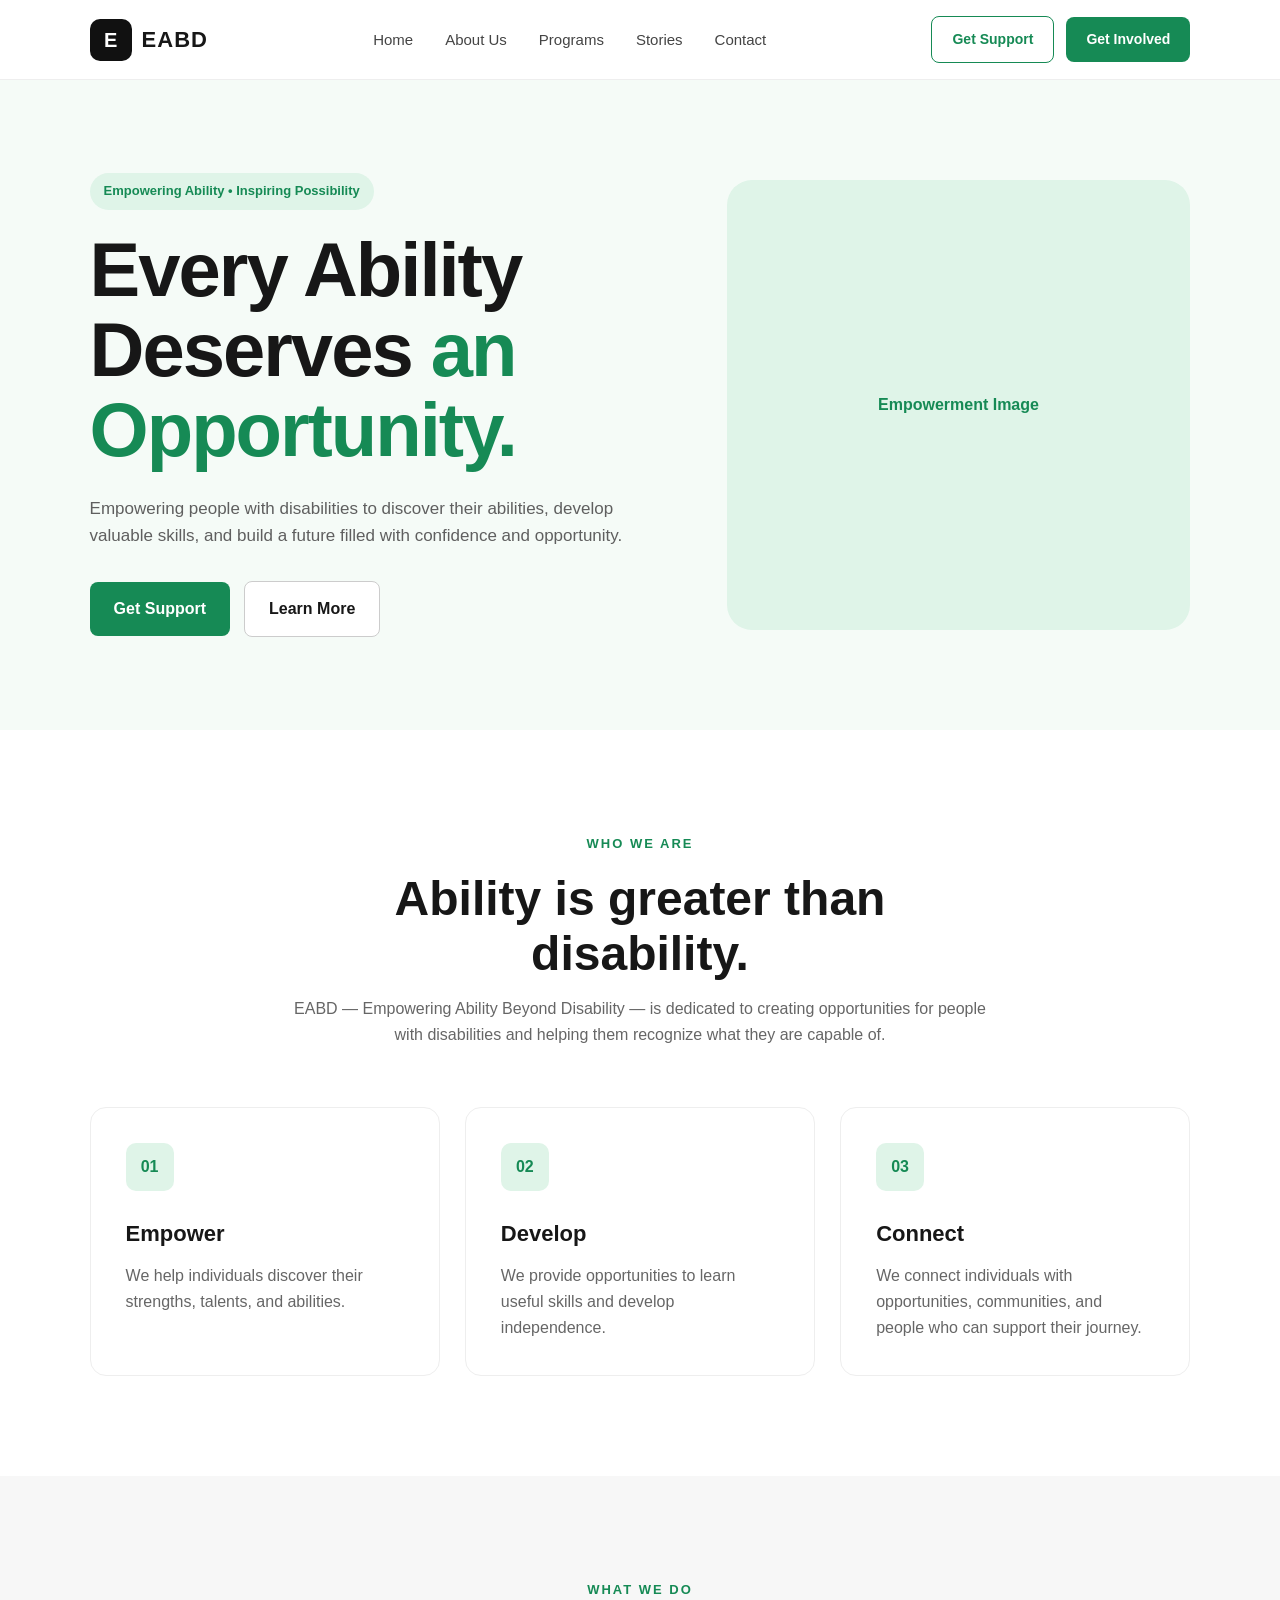
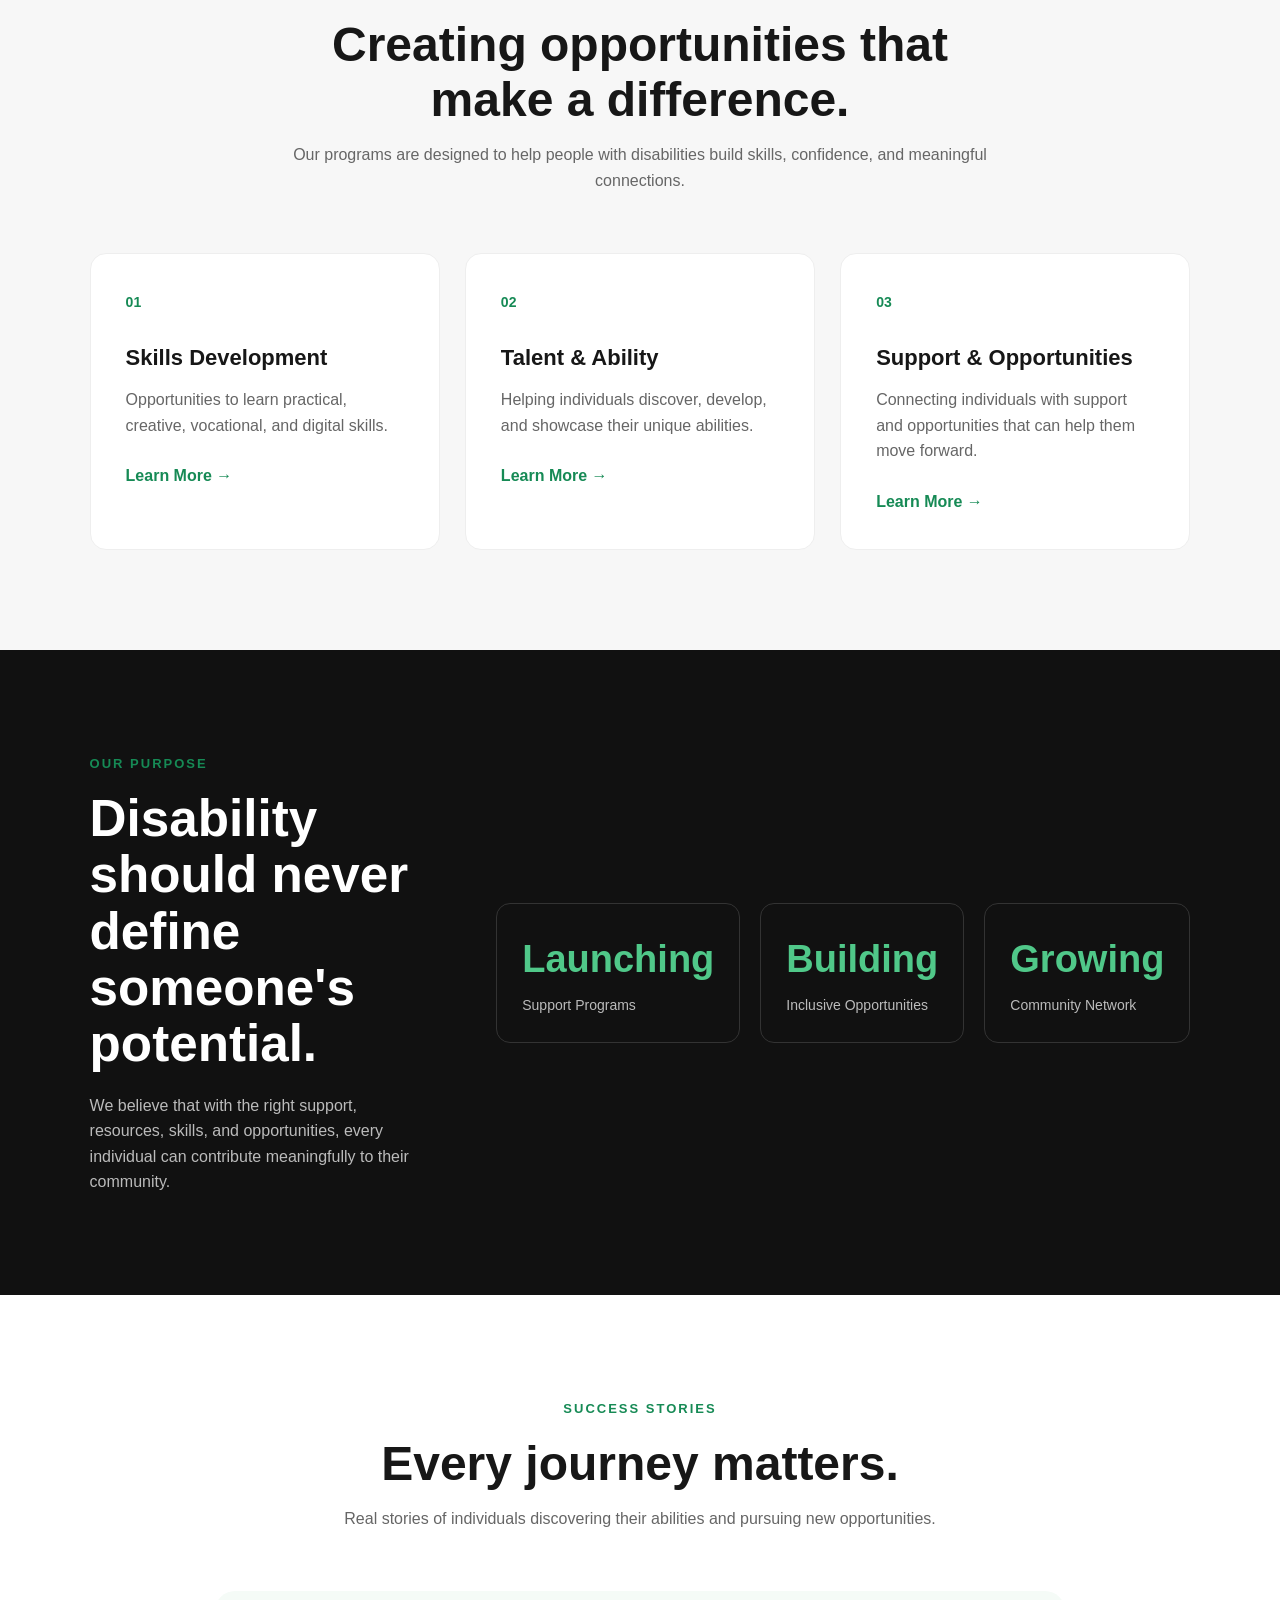
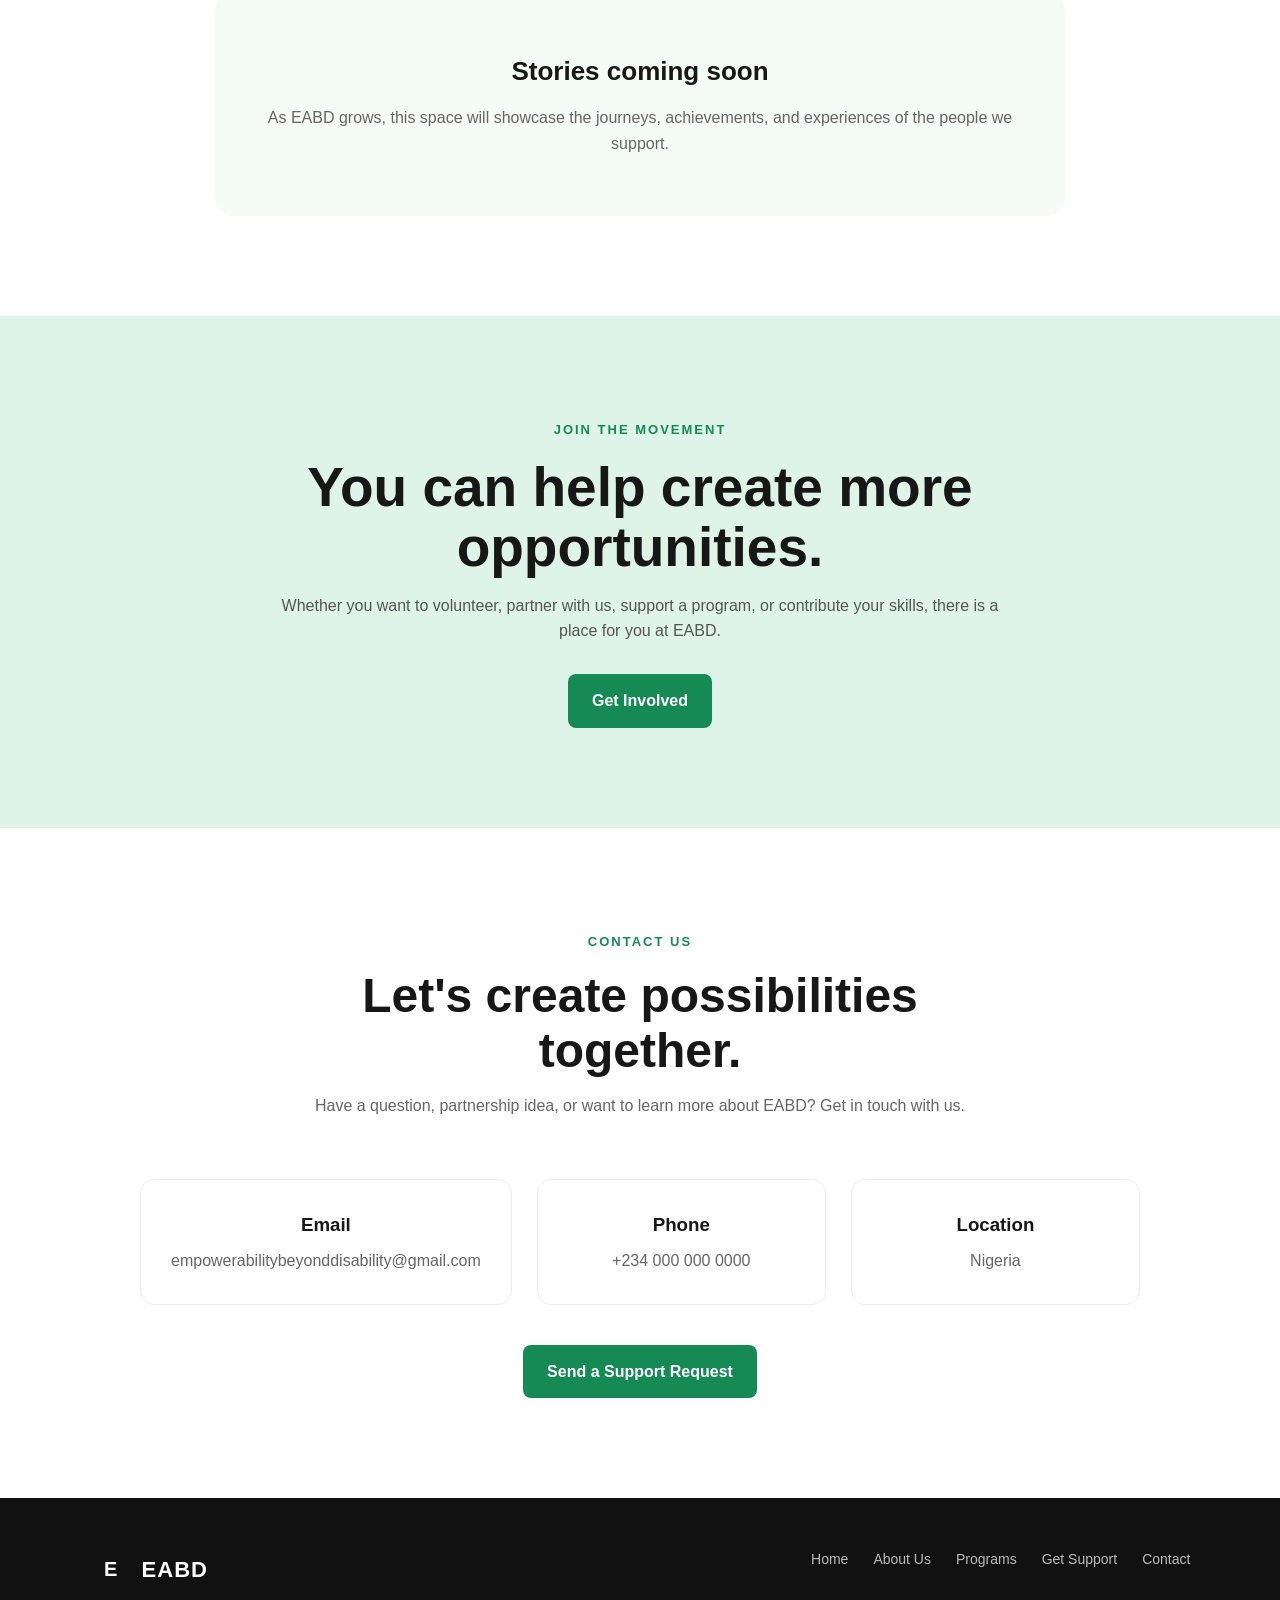
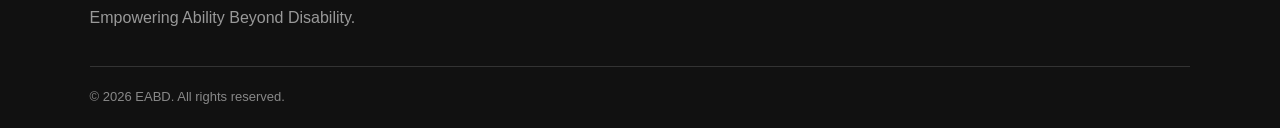
==== index.html @ 1a6c9687 "Initial EABD website" ====
<!DOCTYPE html>
<html lang="en">
<head>
    <meta charset="UTF-8">
    <meta name="viewport" content="width=device-width, initial-scale=1.0">

    <title>EABD | Empowering Ability Beyond Disability</title>

    <link rel="stylesheet" href="style.css">
</head>

<body>

    <!-- ================= NAVBAR ================= -->
    <header class="navbar">

        <a href="index.html" class="logo">
            <span class="logo-mark">E</span>
            <span class="logo-text">EABD</span>
        </a>

        <nav class="nav-links">
            <a href="#home">Home</a>
            <a href="#about">About Us</a>
            <a href="#programs">Programs</a>
            <a href="#stories">Stories</a>
            <a href="#contact">Contact</a>
        </nav>

        <div class="nav-buttons">
            <a href="get-support.html" class="support-btn">Get Support</a>
            <a href="#get-involved" class="get-started-btn">Get Involved</a>
        </div>

        <button class="menu-btn">☰</button>

    </header>


    <!-- ================= HERO SECTION ================= -->
    <main>

        <section class="hero" id="home">

            <div class="hero-content">

                <span class="hero-badge">
                    Empowering Ability • Inspiring Possibility
                </span>

                <h1>
                    Every Ability Deserves
                    <span>an Opportunity.</span>
                </h1>

                <p>
                    Empowering people with disabilities to discover their
                    abilities, develop valuable skills, and build a future
                    filled with confidence and opportunity.
                </p>

                <div class="hero-buttons">
                    <a href="get-support.html" class="primary-btn">
                        Get Support
                    </a>

                    <a href="#about" class="secondary-btn">
                        Learn More
                    </a>
                </div>

            </div>

            <div class="hero-image">
                <div class="image-placeholder">
                    <span>Empowerment Image</span>
                </div>
            </div>

        </section>


        <!-- ================= ABOUT SECTION ================= -->
        <section class="about" id="about">

            <div class="section-heading">
                <span>WHO WE ARE</span>

                <h2>
                    Ability is greater than disability.
                </h2>

                <p>
                    EABD — Empowering Ability Beyond Disability — is dedicated
                    to creating opportunities for people with disabilities
                    and helping them recognize what they are capable of.
                </p>
            </div>

            <div class="about-cards">

                <div class="about-card">
                    <div class="card-icon">01</div>

                    <h3>Empower</h3>

                    <p>
                        We help individuals discover their strengths,
                        talents, and abilities.
                    </p>
                </div>


                <div class="about-card">
                    <div class="card-icon">02</div>

                    <h3>Develop</h3>

                    <p>
                        We provide opportunities to learn useful skills
                        and develop independence.
                    </p>
                </div>


                <div class="about-card">
                    <div class="card-icon">03</div>

                    <h3>Connect</h3>

                    <p>
                        We connect individuals with opportunities,
                        communities, and people who can support their
                        journey.
                    </p>
                </div>

            </div>

        </section>


        <!-- ================= PROGRAMS SECTION ================= -->
        <section class="programs" id="programs">

            <div class="section-heading">

                <span>WHAT WE DO</span>

                <h2>
                    Creating opportunities that make a difference.
                </h2>

                <p>
                    Our programs are designed to help people with
                    disabilities build skills, confidence, and meaningful
                    connections.
                </p>

            </div>


            <div class="program-grid">

                <div class="program-card">

                    <span class="program-number">01</span>

                    <h3>Skills Development</h3>

                    <p>
                        Opportunities to learn practical, creative,
                        vocational, and digital skills.
                    </p>

                    <a href="get-support.html">
                        Learn More →
                    </a>

                </div>


                <div class="program-card">

                    <span class="program-number">02</span>

                    <h3>Talent & Ability</h3>

                    <p>
                        Helping individuals discover, develop, and
                        showcase their unique abilities.
                    </p>

                    <a href="get-support.html">
                        Learn More →
                    </a>

                </div>


                <div class="program-card">

                    <span class="program-number">03</span>

                    <h3>Support & Opportunities</h3>

                    <p>
                        Connecting individuals with support and
                        opportunities that can help them move forward.
                    </p>

                    <a href="get-support.html">
                        Learn More →
                    </a>

                </div>

            </div>

        </section>


        <!-- ================= IMPACT SECTION ================= -->
        <section class="impact">

            <div class="impact-content">

                <span>OUR PURPOSE</span>

                <h2>
                    Disability should never define someone's potential.
                </h2>

                <p>
                    We believe that with the right support, resources,
                    skills, and opportunities, every individual can
                    contribute meaningfully to their community.
                </p>

            </div>

            
            <div class="impact-stats">

                <div class="stat">
                    <h3>Launching</h3>
                    <p>Support Programs</p>
                </div>

                <div class="stat">
                    <h3>Building</h3>
                    <p>Inclusive Opportunities</p>
                </div>

                <div class="stat">
                    <h3>Growing</h3>
                    <p>Community Network</p>
                </div>

            </div>

        </section>


        <!-- ================= STORIES SECTION ================= -->
        <section class="stories" id="stories">

            <div class="section-heading">

                <span>SUCCESS STORIES</span>

                <h2>
                    Every journey matters.
                </h2>

                <p>
                    Real stories of individuals discovering their abilities
                    and pursuing new opportunities.
                </p>

            </div>


            <div class="story-placeholder">

                <h3>Stories coming soon</h3>

                <p>
                    As EABD grows, this space will showcase the journeys,
                    achievements, and experiences of the people we support.
                </p>

            </div>

        </section>


        <!-- ================= GET INVOLVED ================= -->
        <section class="get-involved" id="get-involved">

            <div class="involved-content">

                <span>JOIN THE MOVEMENT</span>

                <h2>
                    You can help create more opportunities.
                </h2>

                <p>
                    Whether you want to volunteer, partner with us,
                    support a program, or contribute your skills,
                    there is a place for you at EABD.
                </p>

                <a href="#contact" class="primary-btn">
                    Get Involved
                </a>

            </div>

        </section>


        <!-- ================= CONTACT SECTION ================= -->
        <section class="contact" id="contact">

            <div class="section-heading">

                <span>CONTACT US</span>

                <h2>
                    Let's create possibilities together.
                </h2>

                <p>
                    Have a question, partnership idea, or want to learn
                    more about EABD? Get in touch with us.
                </p>

            </div>


            <div class="contact-info">

                <div>
                    <h3>Email</h3>
                    <p>empowerabilitybeyonddisability@gmail.com</p>
                </div>

                <div>
                    <h3>Phone</h3>
                    <p>+234 000 000 0000</p>
                </div>

                <div>
                    <h3>Location</h3>
                    <p>Nigeria</p>
                </div>

            </div>


            <div class="contact-action">

                <a href="support-request.html" class="primary-btn">
                    Send a Support Request
                </a>

            </div>

        </section>


    </main>


    <!-- ================= FOOTER ================= -->
    <footer class="footer">

        <div class="footer-content">

            <div class="footer-brand">

                <div class="logo">
                    <span class="logo-mark">E</span>
                    <span class="logo-text">EABD</span>
                </div>

                <p>
                    Empowering Ability Beyond Disability.
                </p>

            </div>


            <div class="footer-links">

                <a href="#home">Home</a>
                <a href="#about">About Us</a>
                <a href="#programs">Programs</a>
                <a href="get-support.html">Get Support</a>
                <a href="#contact">Contact</a>

            </div>

        </div>


        <div class="footer-bottom">

            <p>
                © 2026 EABD. All rights reserved.
            </p>

        </div>

    </footer>


    <!-- JavaScript -->
    <script src="script.js"></script>

</body>
</html>
---- style.css ----
/* =========================
   EABD WEBSITE STYLES
   Empowering Ability Beyond Disability
========================= */


/* =========================
   RESET
========================= */

* {
    margin: 0;
    padding: 0;
    box-sizing: border-box;
}

html {
    scroll-behavior: smooth;
}

body {
    font-family: Arial, Helvetica, sans-serif;
    background: #ffffff;
    color: #171717;
    line-height: 1.6;
}

a {
    text-decoration: none;
    color: inherit;
}


/* =========================
   NAVBAR
========================= */

.navbar {
    height: 80px;
    padding: 0 7%;
    display: flex;
    align-items: center;
    justify-content: space-between;
    background: #ffffff;
    border-bottom: 1px solid #eeeeee;
    position: sticky;
    top: 0;
    z-index: 1000;
}

.logo {
    display: flex;
    align-items: center;
    gap: 10px;
    font-weight: 700;
}

.logo-mark {
    width: 42px;
    height: 42px;
    display: flex;
    align-items: center;
    justify-content: center;
    background: #111111;
    color: #ffffff;
    border-radius: 10px;
    font-size: 20px;
}

.logo-text {
    font-size: 22px;
    letter-spacing: 1px;
}

.nav-links {
    display: flex;
    align-items: center;
    gap: 32px;
}

.nav-links a {
    font-size: 15px;
    color: #444444;
    transition: 0.3s;
}

.nav-links a:hover {
    color: #168a55;
}

.nav-buttons {
    display: flex;
    align-items: center;
    gap: 12px;
}

.support-btn,
.get-started-btn {
    padding: 11px 20px;
    border-radius: 8px;
    font-size: 14px;
    font-weight: 600;
}

.support-btn {
    color: #168a55;
    border: 1px solid #168a55;
}

.get-started-btn {
    background: #168a55;
    color: #ffffff;
}

.support-btn:hover {
    background: #168a55;
    color: #ffffff;
}

.get-started-btn:hover {
    background: #106b41;
}

.menu-btn {
    display: none;
    border: none;
    background: none;
    font-size: 28px;
    cursor: pointer;
}


/* =========================
   HERO
========================= */

.hero {
    min-height: 650px;
    padding: 90px 7%;
    display: grid;
    grid-template-columns: 1.1fr 0.9fr;
    align-items: center;
    gap: 70px;
    background: #f5fbf7;
}

.hero-content {
    max-width: 650px;
}

.hero-badge {
    display: inline-block;
    margin-bottom: 20px;
    padding: 8px 14px;
    border-radius: 30px;
    background: #dff4e8;
    color: #168a55;
    font-size: 13px;
    font-weight: 600;
}

.hero h1 {
    font-size: clamp(45px, 6vw, 76px);
    line-height: 1.05;
    letter-spacing: -2px;
    margin-bottom: 25px;
}

.hero h1 span {
    color: #168a55;
}

.hero p {
    max-width: 590px;
    margin-bottom: 32px;
    color: #5f5f5f;
    font-size: 17px;
}

.hero-buttons {
    display: flex;
    gap: 14px;
    align-items: center;
}

.primary-btn,
.secondary-btn {
    display: inline-block;
    padding: 14px 24px;
    border-radius: 8px;
    font-weight: 600;
    transition: 0.3s;
}

.primary-btn {
    background: #168a55;
    color: #ffffff;
}

.primary-btn:hover {
    background: #106b41;
    transform: translateY(-2px);
}

.secondary-btn {
    border: 1px solid #cccccc;
    background: #ffffff;
}

.secondary-btn:hover {
    border-color: #168a55;
    color: #168a55;
}

.hero-image {
    display: flex;
    justify-content: center;
}

.image-placeholder {
    width: 100%;
    max-width: 480px;
    height: 450px;
    border-radius: 25px;
    background: #dff4e8;
    display: flex;
    align-items: center;
    justify-content: center;
    color: #168a55;
    font-weight: 600;
}


/* =========================
   GENERAL SECTIONS
========================= */

section {
    padding: 100px 7%;
}

.section-heading {
    max-width: 700px;
    margin: 0 auto 60px;
    text-align: center;
}

.section-heading > span,
.impact-content > span,
.involved-content > span {
    color: #168a55;
    font-size: 13px;
    font-weight: 700;
    letter-spacing: 2px;
}

.section-heading h2 {
    margin: 15px 0;
    font-size: clamp(32px, 4vw, 48px);
    line-height: 1.15;
}

.section-heading p {
    color: #666666;
    font-size: 16px;
}


/* =========================
   ABOUT
========================= */

.about {
    background: #ffffff;
}

.about-cards {
    display: grid;
    grid-template-columns: repeat(3, 1fr);
    gap: 25px;
    max-width: 1150px;
    margin: auto;
}

.about-card {
    padding: 35px;
    border: 1px solid #eeeeee;
    border-radius: 16px;
    background: #ffffff;
    transition: 0.3s;
}

.about-card:hover {
    transform: translateY(-5px);
    border-color: #b9dfca;
    box-shadow: 0 15px 35px rgba(0, 0, 0, 0.06);
}

.card-icon {
    width: 48px;
    height: 48px;
    display: flex;
    align-items: center;
    justify-content: center;
    margin-bottom: 25px;
    border-radius: 10px;
    background: #dff4e8;
    color: #168a55;
    font-weight: 700;
}

.about-card h3 {
    margin-bottom: 12px;
    font-size: 22px;
}

.about-card p {
    color: #666666;
}


/* =========================
   PROGRAMS
========================= */

.programs {
    background: #f7f7f7;
}

.program-grid {
    max-width: 1150px;
    margin: auto;
    display: grid;
    grid-template-columns: repeat(3, 1fr);
    gap: 25px;
}

.program-card {
    padding: 35px;
    background: #ffffff;
    border-radius: 16px;
    border: 1px solid #eeeeee;
    transition: 0.3s;
}

.program-card:hover {
    transform: translateY(-5px);
}

.program-number {
    color: #168a55;
    font-weight: 700;
    font-size: 14px;
}

.program-card h3 {
    margin: 25px 0 12px;
    font-size: 22px;
}

.program-card p {
    color: #666666;
    margin-bottom: 25px;
}

.program-card a {
    color: #168a55;
    font-weight: 600;
}


/* =========================
   IMPACT
========================= */

.impact {
    background: #111111;
    color: #ffffff;
    display: grid;
    grid-template-columns: 1fr 1fr;
    gap: 70px;
    align-items: center;
}

.impact-content {
    max-width: 600px;
}

.impact-content h2 {
    margin: 15px 0 20px;
    font-size: clamp(35px, 4vw, 55px);
    line-height: 1.1;
}

.impact-content p {
    color: #bbbbbb;
}

.impact-stats {
    display: grid;
    grid-template-columns: repeat(3, 1fr);
    gap: 20px;
}

.stat {
    padding: 25px;
    border: 1px solid #333333;
    border-radius: 14px;
}

.stat h3 {
    color: #50c889;
    font-size: 38px;
    margin-bottom: 5px;
}

.stat p {
    color: #bbbbbb;
    font-size: 14px;
}


/* =========================
   STORIES
========================= */

.stories {
    background: #ffffff;
}

.story-placeholder {
    max-width: 850px;
    margin: auto;
    padding: 60px 30px;
    text-align: center;
    background: #f5fbf7;
    border-radius: 20px;
}

.story-placeholder h3 {
    margin-bottom: 12px;
    font-size: 26px;
}

.story-placeholder p {
    color: #666666;
}


/* =========================
   GET INVOLVED
========================= */

.get-involved {
    background: #dff4e8;
    text-align: center;
}

.involved-content {
    max-width: 750px;
    margin: auto;
}

.involved-content h2 {
    margin: 15px 0;
    font-size: clamp(35px, 5vw, 55px);
    line-height: 1.1;
}

.involved-content p {
    color: #555555;
    margin-bottom: 30px;
}


/* =========================
   CONTACT
========================= */

.contact {
    background: #ffffff;
}

.contact-info {
    max-width: 1000px;
    margin: auto;
    display: grid;
    grid-template-columns: repeat(3, 1fr);
    gap: 25px;
}

.contact-info > div {
    padding: 30px;
    text-align: center;
    border: 1px solid #eeeeee;
    border-radius: 14px;
}

.contact-info h3 {
    margin-bottom: 8px;
}

.contact-info p {
    color: #666666;
}


/* =========================
   FOOTER
========================= */

.footer {
    background: #111111;
    color: #ffffff;
    padding: 50px 7% 20px;
}

.footer-content {
    display: flex;
    justify-content: space-between;
    gap: 40px;
    padding-bottom: 35px;
}

.footer-brand p {
    margin-top: 15px;
    color: #999999;
}

.footer-links {
    display: flex;
    flex-wrap: wrap;
    gap: 25px;
}

.footer-links a {
    color: #bbbbbb;
    font-size: 14px;
}

.footer-links a:hover {
    color: #50c889;
}

.footer-bottom {
    padding-top: 20px;
    border-top: 1px solid #333333;
    color: #888888;
    font-size: 13px;
}


/* =========================
   MOBILE
========================= */

@media (max-width: 900px) {

    .nav-links,
    .nav-buttons {
        display: none;
    }

    .menu-btn {
        display: block;
    }

    .hero {
        grid-template-columns: 1fr;
        padding-top: 70px;
    }

    .hero-image {
        order: -1;
    }

    .image-placeholder {
        height: 300px;
    }

    .about-cards,
    .program-grid {
        grid-template-columns: 1fr;
    }

    .impact {
        grid-template-columns: minmax(0, 1fr);
    }

    .impact-stats {
        grid-template-columns: 1fr;
        gap: 25px;
        width: 100%;
        min-width: 0;
    }

    .stat {
        width: 100%;
        min-width: 0;
        overflow-wrap: break-word;
    }

    .contact-info {
        grid-template-columns: 1fr;
    }

    .footer-content {
        flex-direction: column;
    }
}


@media (max-width: 600px) {

    .navbar {
        height: 70px;
        padding: 0 5%;
    }

    section {
        padding: 70px 5%;
    }

    .hero {
        padding: 60px 5%;
    }

    .hero h1 {
        font-size: 43px;
    }

    .hero p {
        font-size: 16px;
    }

    .hero-buttons {
        flex-direction: column;
        align-items: stretch;
    }

    .primary-btn,
    .secondary-btn {
        text-align: center;
    }

    .impact-stats {
        grid-template-columns: 1fr;
    }

    .footer {
        padding-left: 5%;
        padding-right: 5%;
    }

}

/* =========================
   MOBILE MENU ACTIVE
========================= */

@media (max-width: 900px) {

    .nav-links.active {
        display: flex;
        position: absolute;
        top: 70px;
        left: 0;
        width: 100%;
        padding: 25px;
        flex-direction: column;
        align-items: flex-start;
        gap: 20px;
        background: #ffffff;
        border-bottom: 1px solid #eeeeee;
        box-shadow: 0 10px 25px rgba(0, 0, 0, 0.08);
    }

    .nav-links.active a {
        width: 100%;
        font-size: 16px;
    }

}

/* =========================
   GET SUPPORT PAGE
========================= */

.support-hero {
    padding: 90px 7% 70px;
    background: #f5fbf7;
    text-align: center;
}

.support-intro {
    max-width: 750px;
    margin: auto;
}

.support-intro > span,
.form-heading > span {
    color: #168a55;
    font-size: 13px;
    font-weight: 700;
    letter-spacing: 2px;
}

.support-intro h1 {
    margin: 15px 0 20px;
    font-size: clamp(40px, 6vw, 65px);
    line-height: 1.1;
}

.support-intro p {
    max-width: 650px;
    margin: auto;
    color: #666666;
    font-size: 17px;
}


/* =========================
   APPLICATION SECTION
========================= */

.application-section {
    padding: 90px 7%;
    background: #ffffff;
}

.application-container {
    max-width: 800px;
    margin: auto;
}

.form-heading {
    text-align: center;
    margin-bottom: 45px;
}

.form-heading h2 {
    margin: 15px 0;
    font-size: 38px;
}

.form-heading p {
    color: #666666;
}


/* =========================
   FORM
========================= */

#supportForm {
    padding: 40px;
    background: #ffffff;
    border: 1px solid #eeeeee;
    border-radius: 18px;
    box-shadow: 0 15px 40px rgba(0, 0, 0, 0.06);
}

.form-group {
    margin-bottom: 25px;
}

.form-group label {
    display: block;
    margin-bottom: 9px;
    font-size: 14px;
    font-weight: 600;
    color: #222222;
}

.form-group input,
.form-group select,
.form-group textarea {
    width: 100%;
    padding: 14px 15px;
    border: 1px solid #dddddd;
    border-radius: 8px;
    outline: none;
    background: #ffffff;
    color: #222222;
    font-family: inherit;
    font-size: 15px;
    transition: 0.3s;
}

.form-group input:focus,
.form-group select:focus,
.form-group textarea:focus {
    border-color: #168a55;
    box-shadow: 0 0 0 3px rgba(22, 138, 85, 0.10);
}

.form-group textarea {
    resize: vertical;
    min-height: 150px;
}

.form-submit {
    width: 100%;
    padding: 15px;
    border: none;
    border-radius: 8px;
    background: #168a55;
    color: #ffffff;
    font-family: inherit;
    font-size: 16px;
    font-weight: 600;
    cursor: pointer;
    transition: 0.3s;
}

.form-submit:hover {
    background: #106b41;
    transform: translateY(-2px);
}

.form-note {
    margin-top: 18px;
    text-align: center;
    color: #777777;
    font-size: 13px;
    line-height: 1.5;
}


/* =========================
   GET SUPPORT MOBILE
========================= */

@media (max-width: 600px) {

    .support-hero {
        padding: 65px 5% 55px;
    }

    .application-section {
        padding: 60px 5%;
    }

    #supportForm {
        padding: 25px 20px;
        border-radius: 14px;
    }

    .form-heading h2 {
        font-size: 30px;
    }

}

/* ================================
   SUPPORT REQUEST BUTTON
================================ */

.contact-action {
    display: flex;
    justify-content: center;
    align-items: center;
    margin-top: 40px;
    width: 100%;
}

.contact-action .primary-btn {
    display: inline-flex;
    justify-content: center;
    align-items: center;
}

/* ================================
   SUPPORT REQUEST PAGE
================================ */

.support-request-page {
    min-height: 100vh;
    padding: 90px 7%;
    background: #f5fbf7;
}

.support-request-container {
    max-width: 800px;
    margin: auto;
}

.support-request-container h1 {
    text-align: center;
    margin-bottom: 15px;
    font-size: clamp(35px, 5vw, 55px);
    line-height: 1.1;
}

.support-request-container > p {
    max-width: 650px;
    margin: 0 auto;
    text-align: center;
    color: #666666;
    font-size: 17px;
}

/* Space between introduction and Full Name */
#supportRequestForm {
    margin-top: 50px;
}

/* ================================
   IMPACT RESPONSIVE FIX
================================ */

@media (max-width: 1100px) {

    .impact {
        grid-template-columns: 1fr;
        gap: 40px;
        overflow: hidden;
    }

    .impact-content,
    .impact-stats {
        width: 100%;
        max-width: 100%;
        min-width: 0;
    }

    .impact-stats {
        grid-template-columns: repeat(3, minmax(0, 1fr));
    }

    .stat {
        min-width: 0;
        overflow: hidden;
    }

    .stat h3,
    .stat p {
        overflow-wrap: anywhere;
    }
}

@media (max-width: 700px) {

    .impact-stats {
        grid-template-columns: 1fr;
    }

}
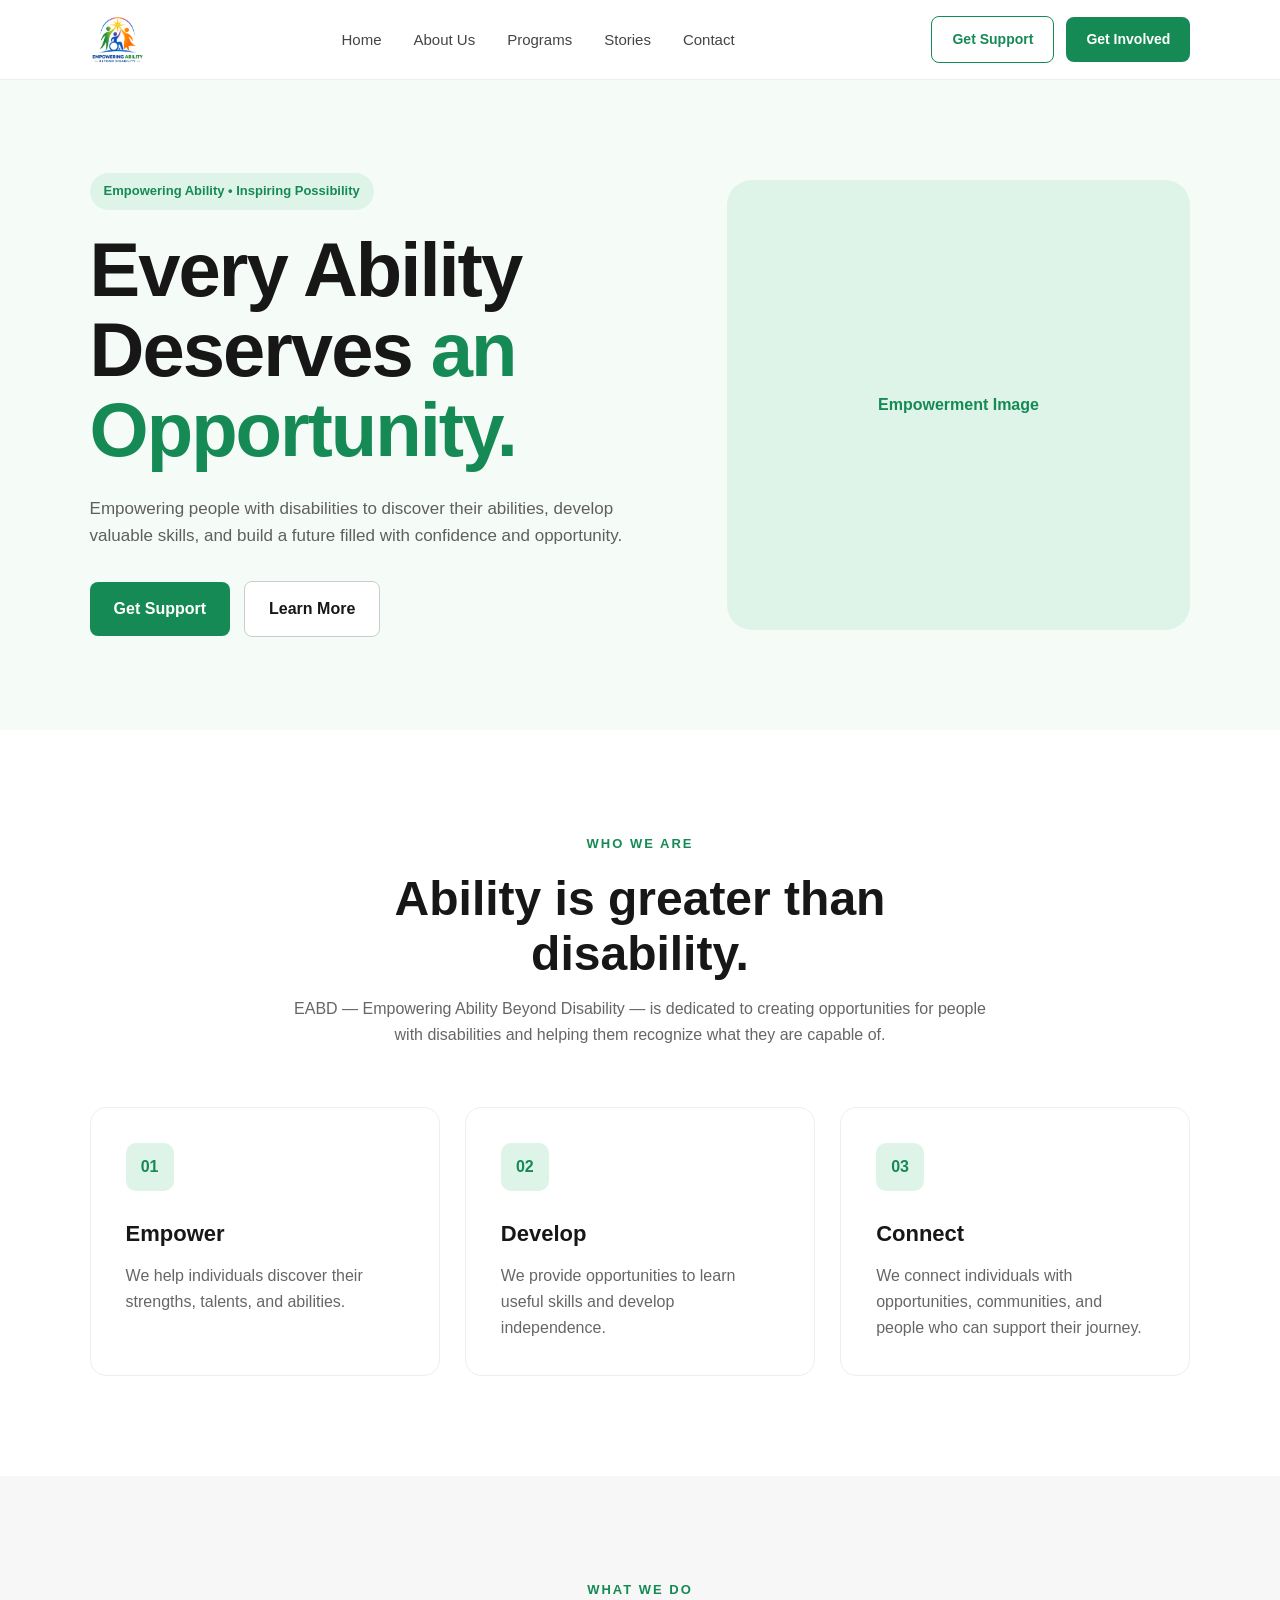
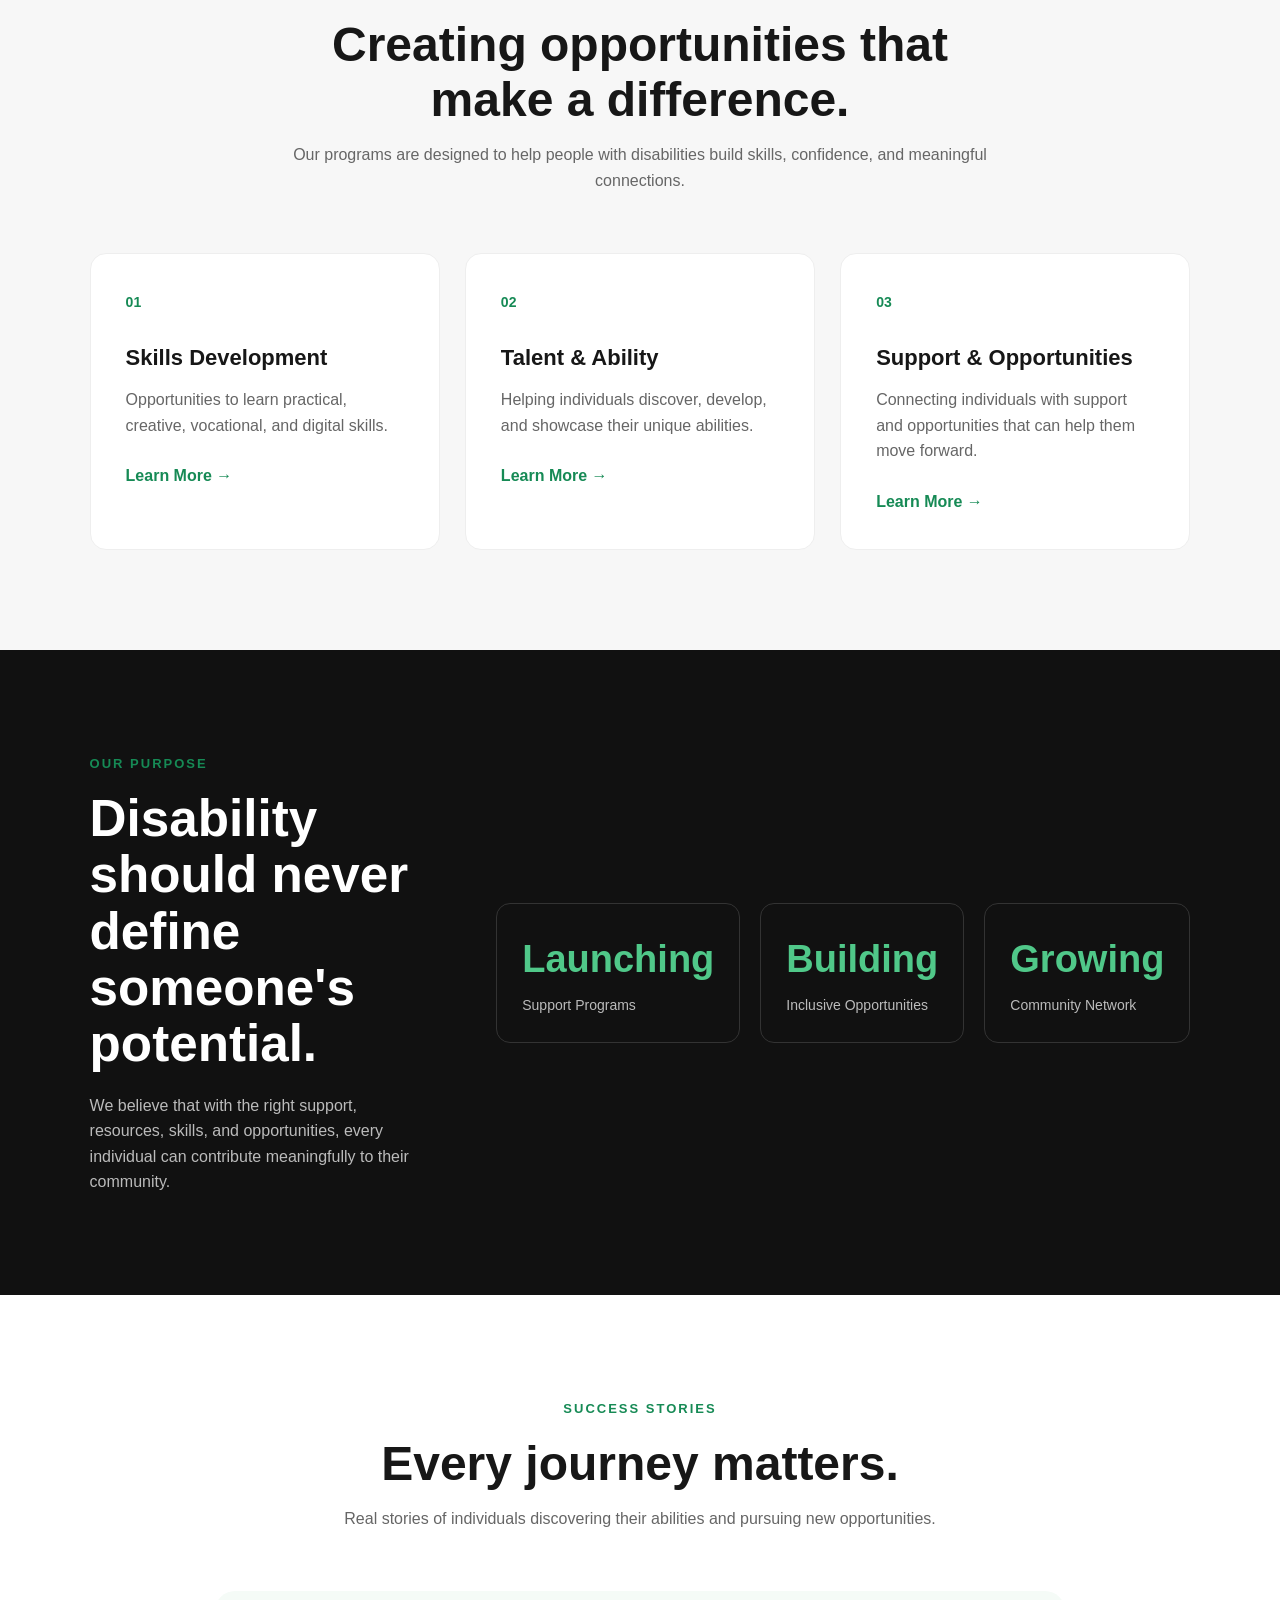
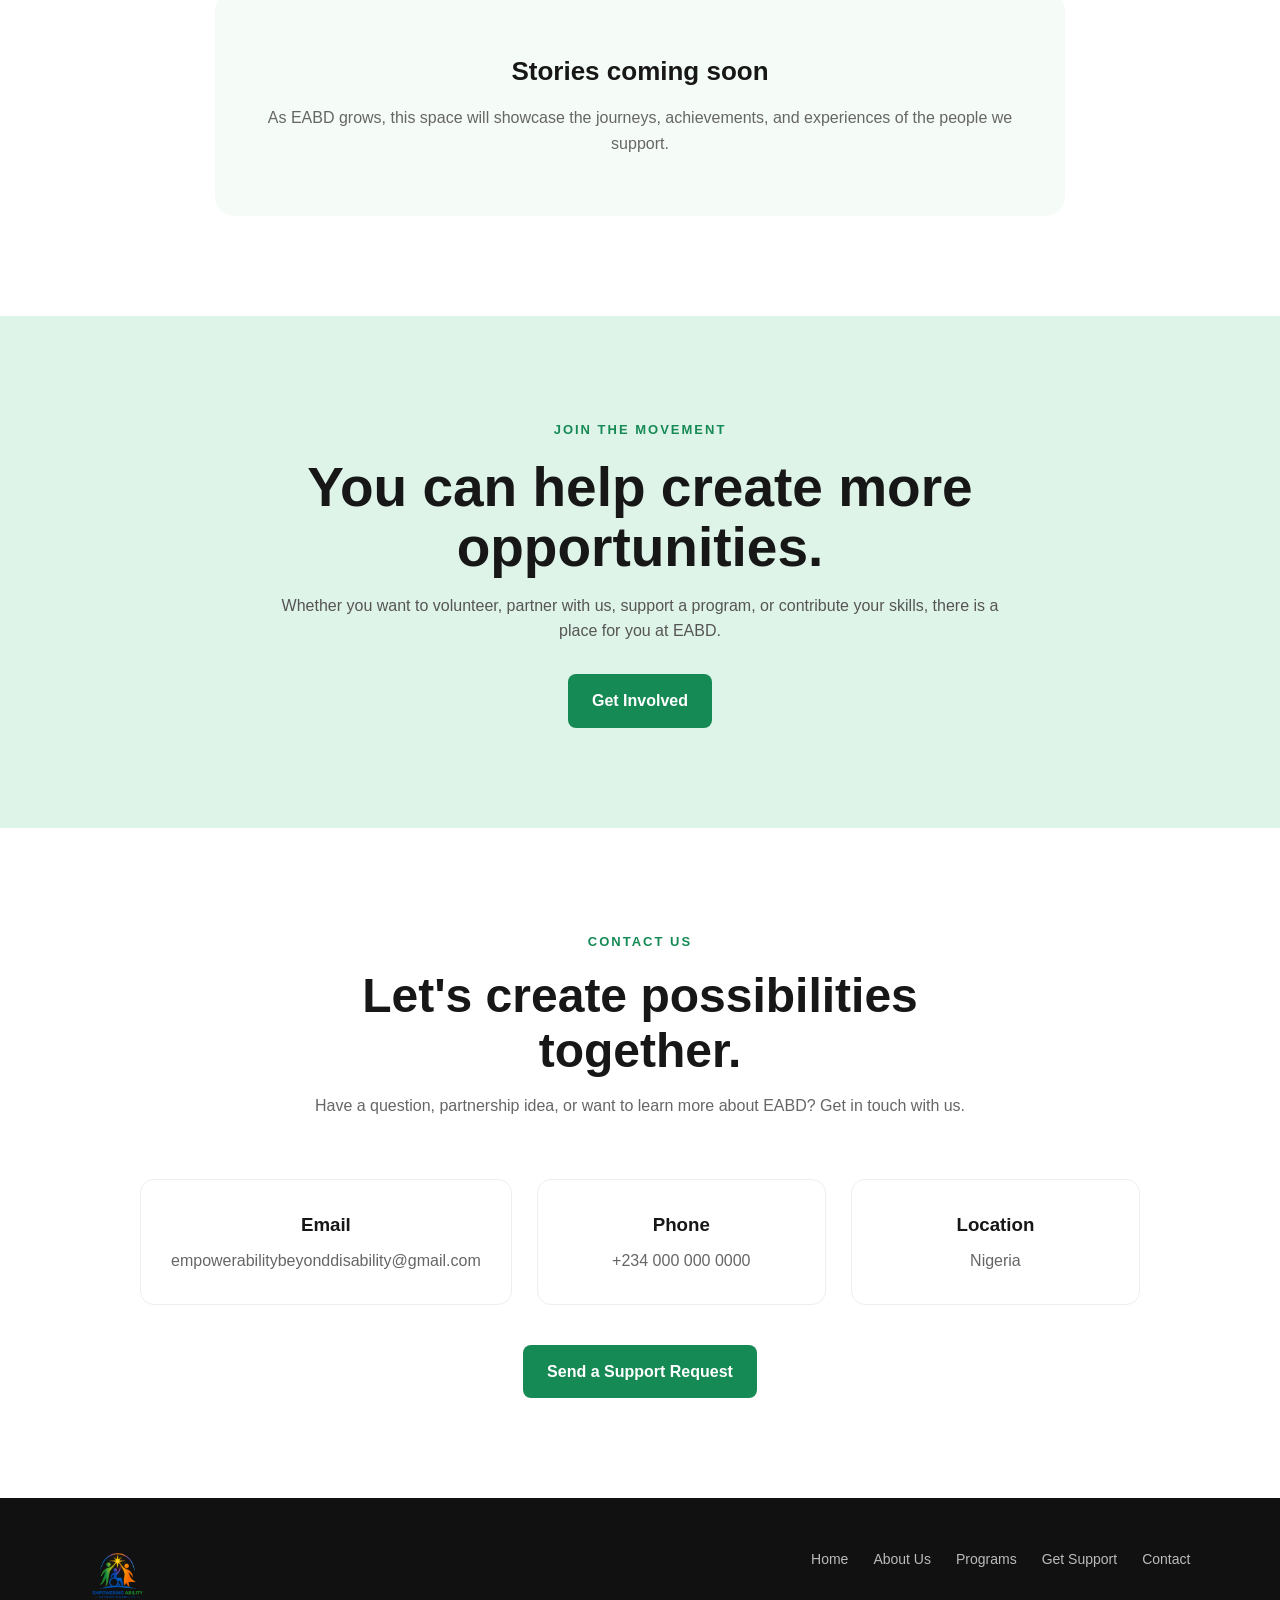
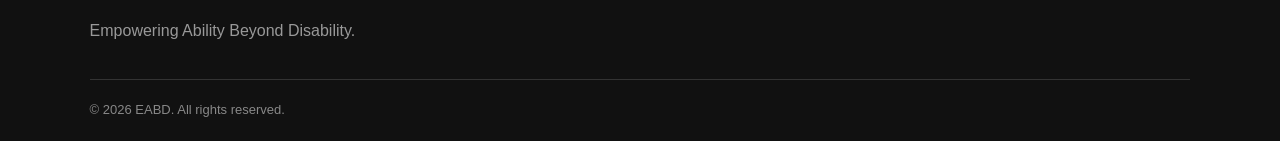
==== commit 621913eb: "Add EABD logo across website and admin" ====
--- a/index.html
+++ b/index.html
@@ -15,8 +15,7 @@
     <header class="navbar">
 
         <a href="index.html" class="logo">
-            <span class="logo-mark">E</span>
-            <span class="logo-text">EABD</span>
+            <img src="images/eabd-logo.png.png" alt="EABD Logo">
         </a>
 
         <nav class="nav-links">
@@ -382,8 +381,7 @@
             <div class="footer-brand">
 
                 <div class="logo">
-                    <span class="logo-mark">E</span>
-                    <span class="logo-text">EABD</span>
+                    <img src="images/eabd-logo.png.png" alt="EABD Logo">
                 </div>
 
                 <p>
--- a/style.css
+++ b/style.css
@@ -945,4 +945,12 @@
         grid-template-columns: 1fr;
     }
 
+}
+
+/* EABD Logo Image */
+.logo img {
+    width: 55px;
+    height: 55px;
+    object-fit: contain;
+    display: block;
 }
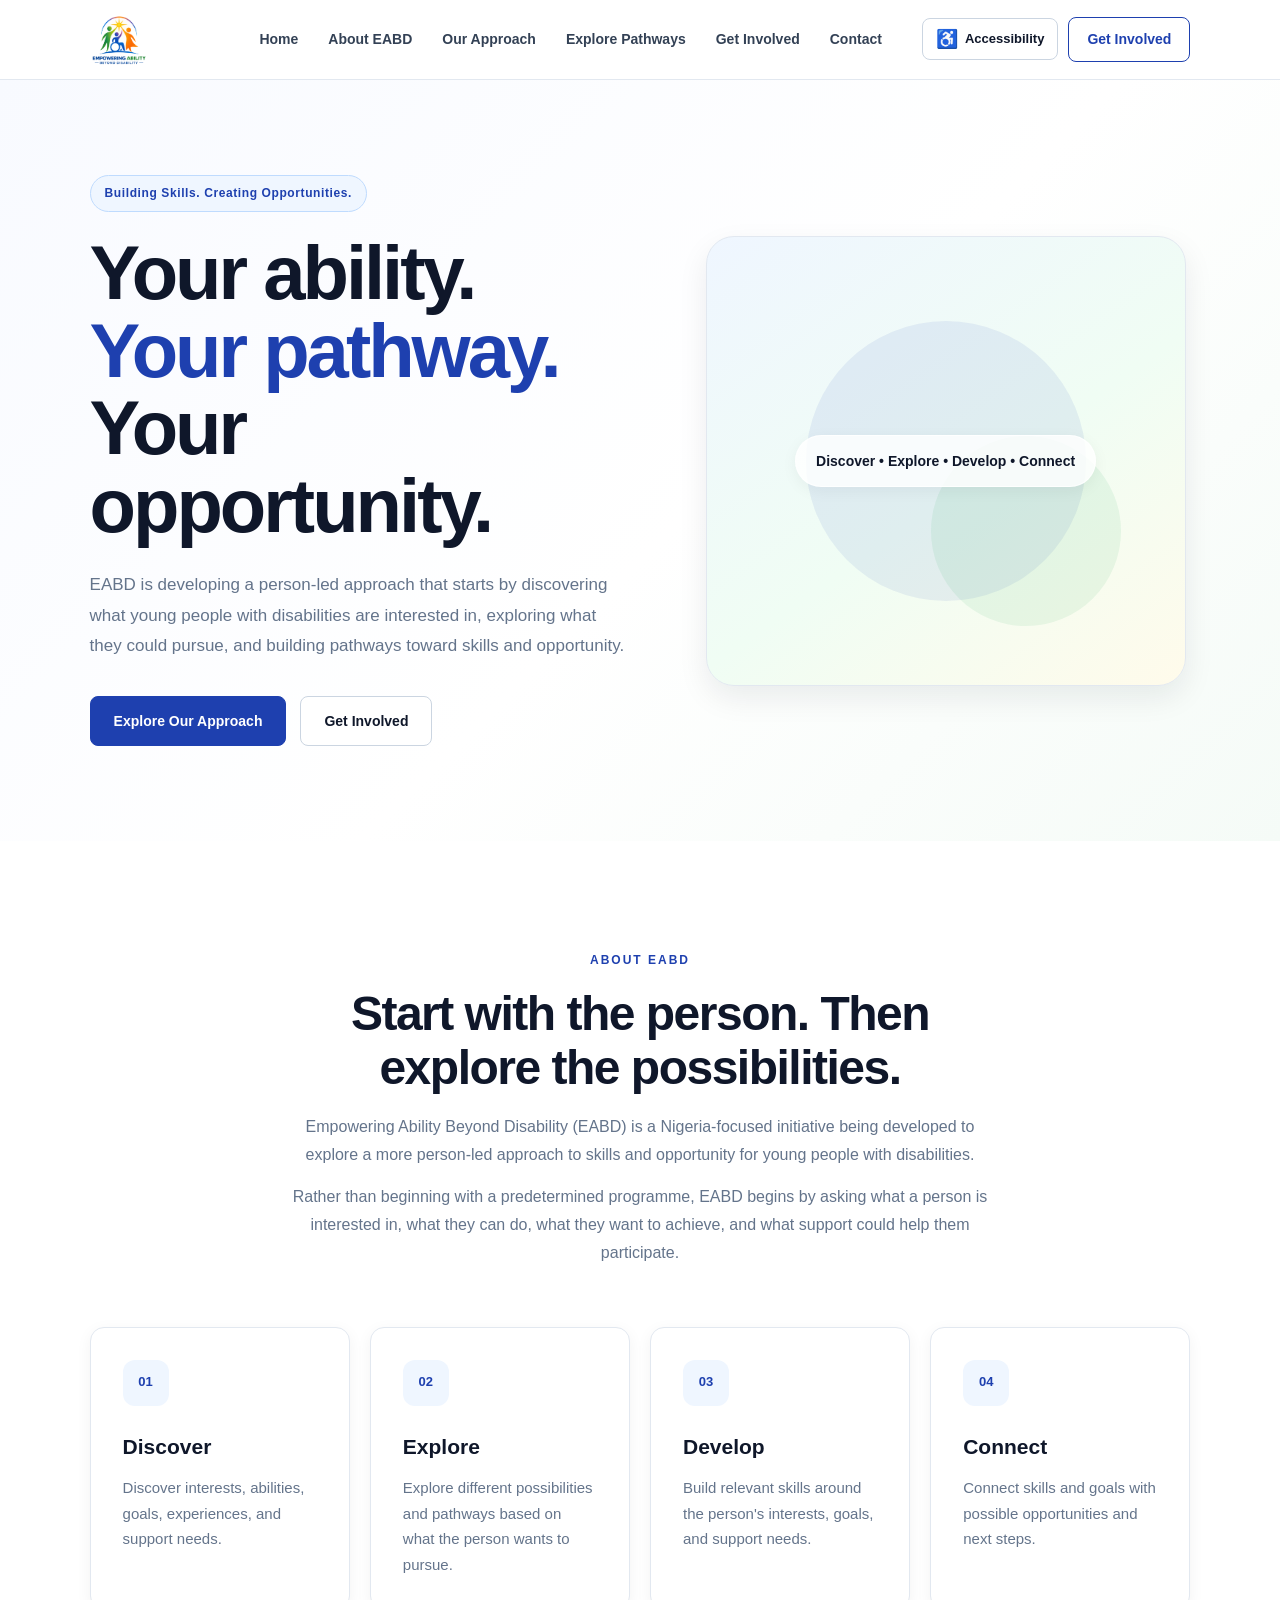
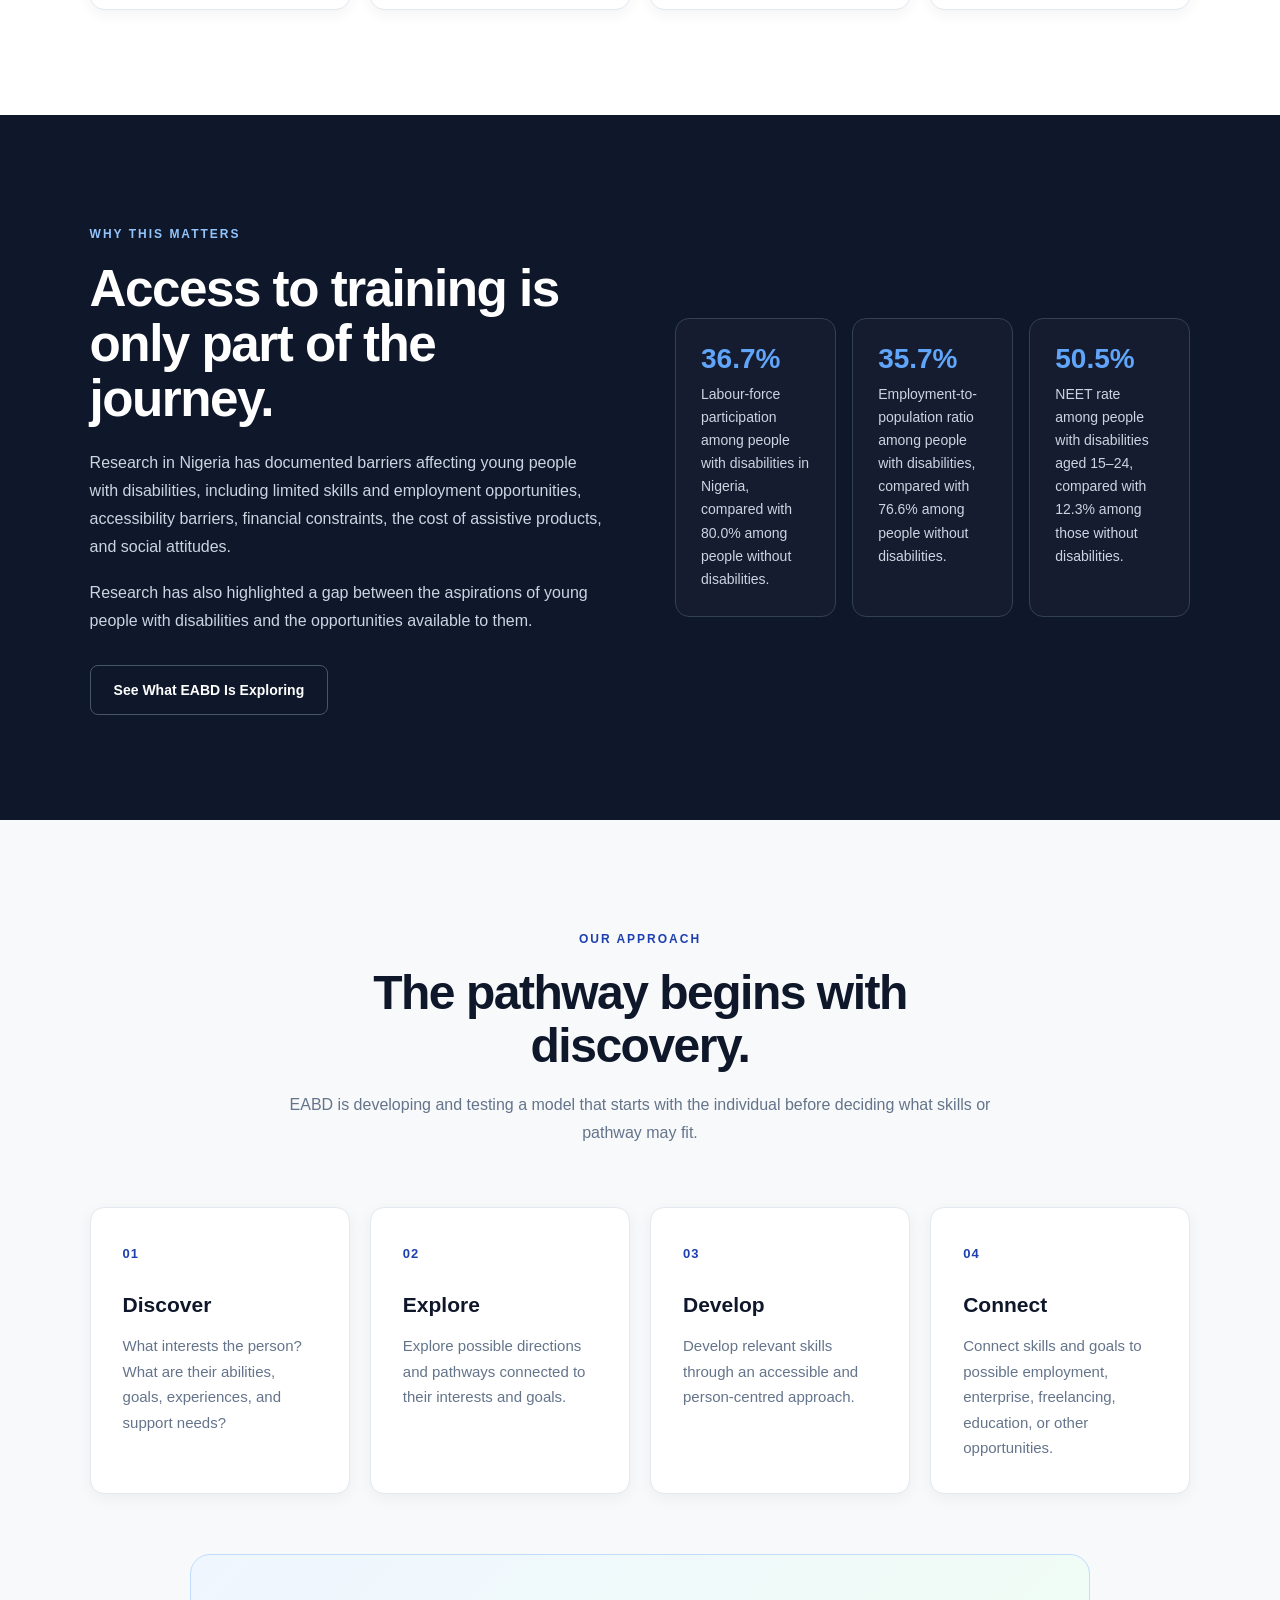
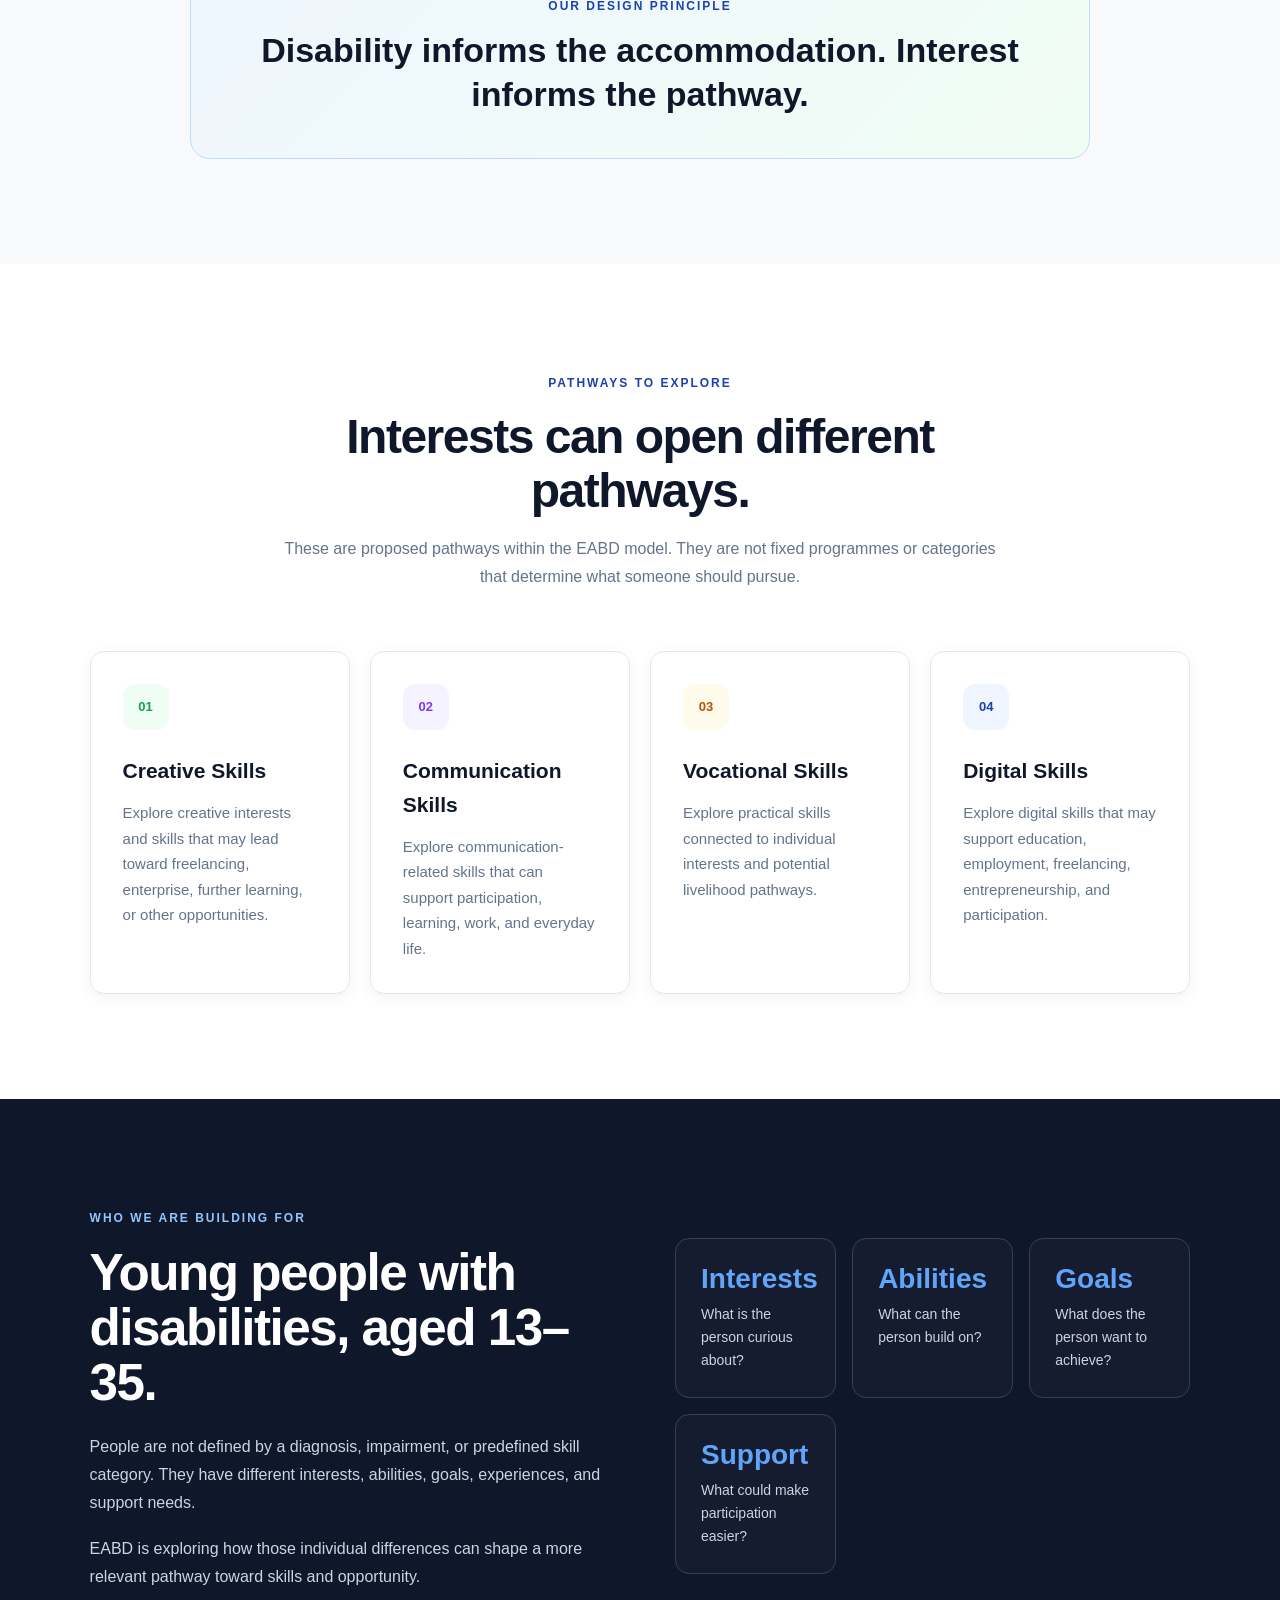
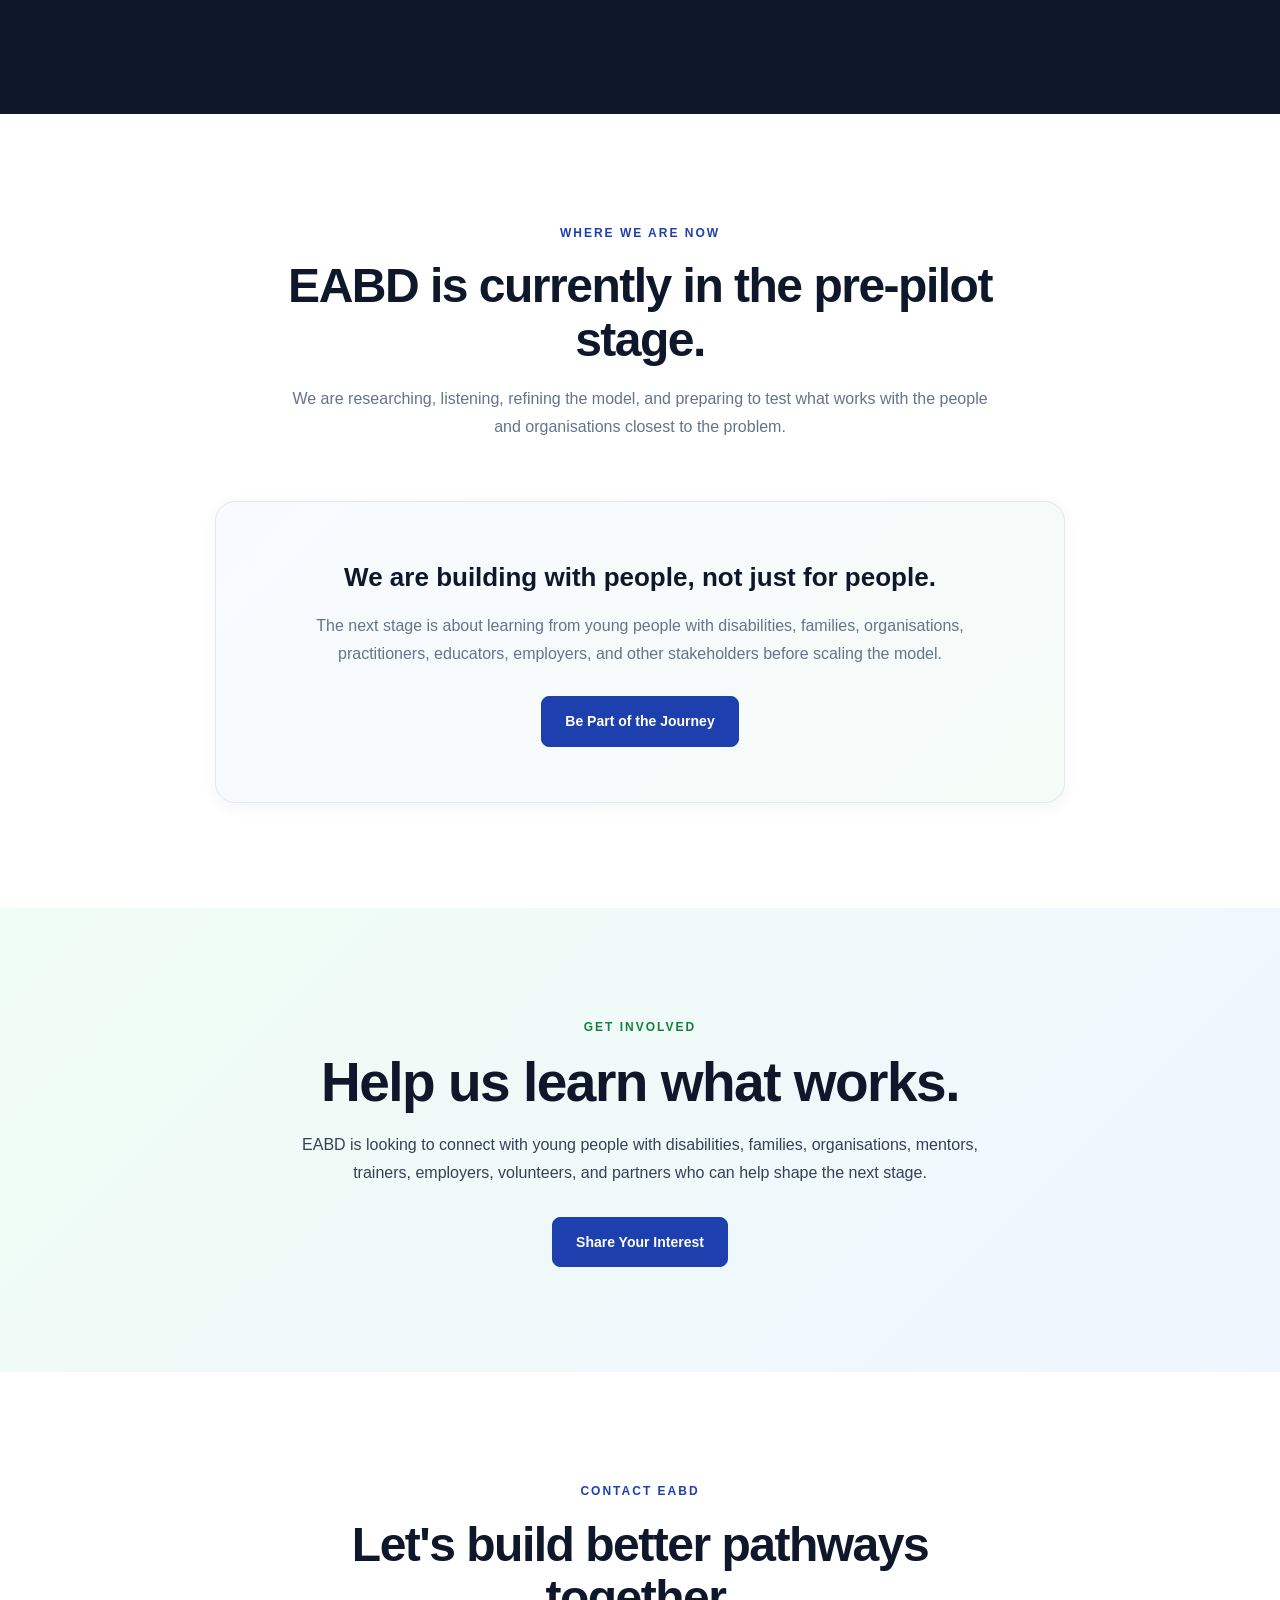
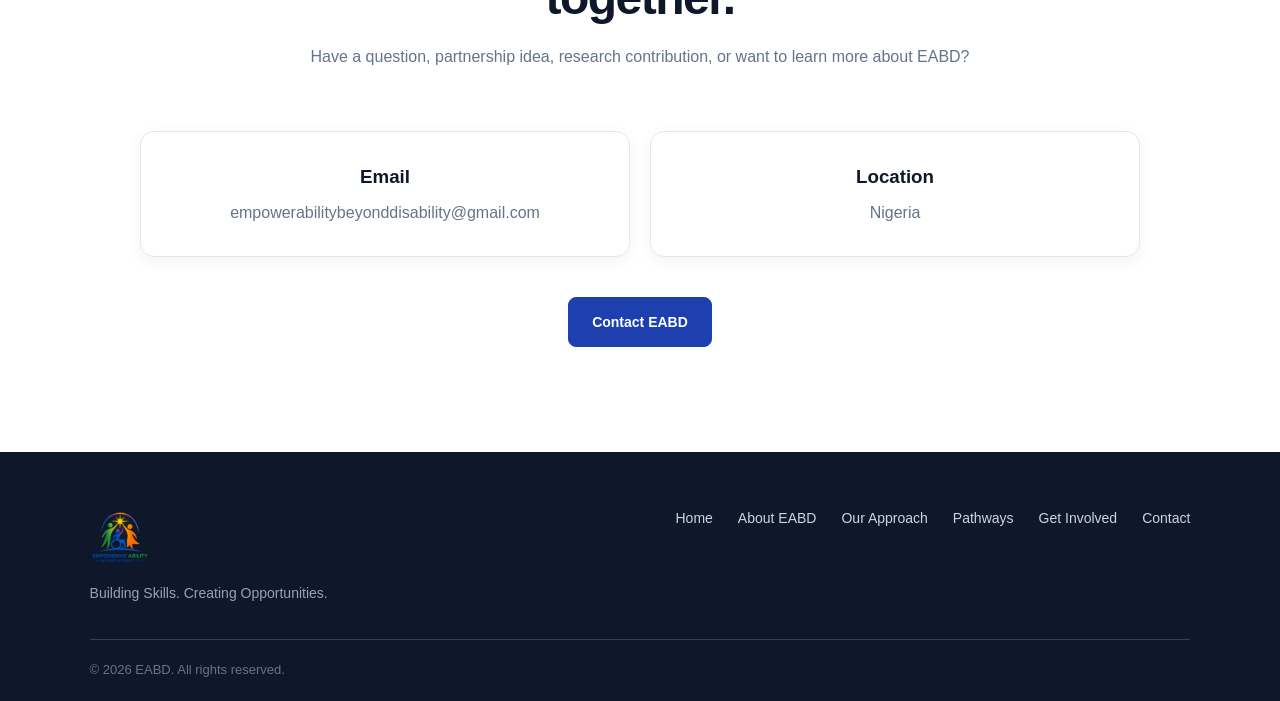
==== commit 628f995d: "Update EABD website and support discovery flow" ====
--- a/index.html
+++ b/index.html
@@ -1,259 +1,1373 @@
 <!DOCTYPE html>
 <html lang="en">
+
 <head>
+
     <meta charset="UTF-8">
-    <meta name="viewport" content="width=device-width, initial-scale=1.0">
-
-    <title>EABD | Empowering Ability Beyond Disability</title>
-
-    <link rel="stylesheet" href="style.css">
+
+    <meta
+        name="viewport"
+        content="width=device-width, initial-scale=1.0"
+    >
+
+    <meta
+        name="description"
+        content="EABD is developing a person-led model that helps young people with disabilities discover their interests, explore pathways, develop skills, and connect to opportunities."
+    >
+
+    <meta
+        name="theme-color"
+        content="#1E40AF"
+    >
+
+    <link
+        rel="icon"
+        type="image/png"
+        href="images/eabd-logo.png.png"
+    >
+
+    <title>EABD | Building Skills. Creating Opportunities.</title>
+
+    <link
+        rel="stylesheet"
+        href="style.css"
+    >
+
 </head>
 
+
 <body>
 
-    <!-- ================= NAVBAR ================= -->
-    <header class="navbar">
-
-        <a href="index.html" class="logo">
-            <img src="images/eabd-logo.png.png" alt="EABD Logo">
+<!-- ================= NAVBAR ================= -->
+
+<header class="navbar">
+
+    <a
+        href="#home"
+        class="logo"
+        aria-label="EABD Home"
+    >
+
+        <img
+            src="images/eabd-logo.png.png"
+            alt="Empowering Ability Beyond Disability"
+        >
+
+    </a>
+
+
+    <nav
+        class="nav-links"
+        id="navLinks"
+        aria-label="Main navigation"
+    >
+
+        <a href="#home">
+            Home
         </a>
 
-        <nav class="nav-links">
-            <a href="#home">Home</a>
-            <a href="#about">About Us</a>
-            <a href="#programs">Programs</a>
-            <a href="#stories">Stories</a>
-            <a href="#contact">Contact</a>
-        </nav>
-
-        <div class="nav-buttons">
-            <a href="get-support.html" class="support-btn">Get Support</a>
-            <a href="#get-involved" class="get-started-btn">Get Involved</a>
+        <a href="#about">
+            About EABD
+        </a>
+
+        <a href="#approach">
+            Our Approach
+        </a>
+
+        <a href="#pathways">
+            Explore Pathways
+        </a>
+
+        <a href="#get-involved">
+            Get Involved
+        </a>
+
+        <a href="#contact">
+            Contact
+        </a>
+
+    </nav>
+
+
+    <!-- RIGHT SIDE CONTROLS -->
+
+    <div class="nav-buttons">
+
+
+        <!-- ACCESSIBILITY BUTTON -->
+
+        <button
+            class="accessibility-btn"
+            id="accessibilityToggle"
+            type="button"
+            aria-label="Open accessibility settings"
+            aria-expanded="false"
+            aria-controls="accessibilityPanel"
+            title="Open accessibility settings"
+        >
+
+            <span aria-hidden="true">
+                ♿
+            </span>
+
+            <span>
+                Accessibility
+            </span>
+
+        </button>
+
+
+        <!-- GET INVOLVED -->
+
+        <a
+            href="#get-involved"
+            class="support-btn"
+        >
+            Get Involved
+        </a>
+
+
+        <!-- MOBILE MENU -->
+
+        <button
+            class="menu-btn"
+            id="menuBtn"
+            type="button"
+            aria-label="Open navigation menu"
+            aria-expanded="false"
+            aria-controls="navLinks"
+        >
+
+            <span aria-hidden="true">
+                ☰
+            </span>
+
+        </button>
+
+    </div>
+
+</header>
+
+
+    <!-- ================= ACCESSIBILITY OVERLAY ================= -->
+
+    <div
+        class="accessibility-overlay"
+        id="accessibilityOverlay"
+        aria-hidden="true"
+    ></div>
+
+
+
+    <!-- ================= ACCESSIBILITY HUB ================= -->
+
+    <aside
+        class="accessibility-panel"
+        id="accessibilityPanel"
+        aria-label="Accessibility settings"
+        aria-hidden="true"
+        aria-labelledby="accessibility-title"
+    >
+
+
+        <div class="accessibility-header">
+
+            <div>
+
+                <span class="accessibility-label">
+                    ACCESSIBILITY
+                </span>
+
+                <h2 id="accessibility-title">
+                    Accessibility Hub
+                </h2>
+
+            </div>
+
+
+
+            <button
+                type="button"
+                class="accessibility-close"
+                id="accessibilityClose"
+                aria-label="Close accessibility settings"
+            >
+
+                <span aria-hidden="true">
+                    ×
+                </span>
+
+            </button>
+
         </div>
 
-        <button class="menu-btn">☰</button>
-
-    </header>
-
-
-    <!-- ================= HERO SECTION ================= -->
-    <main>
-
-        <section class="hero" id="home">
+
+
+        <p class="accessibility-intro">
+
+            Adjust the website to make it easier to read,
+            navigate, and interact with.
+
+        </p>
+
+
+
+        <!-- ACCESSIBILITY STATUS -->
+
+        <div
+            class="accessibility-status"
+            aria-live="polite"
+            aria-atomic="true"
+            id="accessibilityStatus"
+        >
+            Accessibility settings ready.
+        </div>
+
+
+
+        <div class="accessibility-options">
+
+
+            <!-- ================= READ ALOUD ================= -->
+
+            <div class="accessibility-option accessibility-action">
+
+                <div class="accessibility-option-info">
+
+                    <span
+                        class="accessibility-option-icon"
+                        aria-hidden="true"
+                    >
+                        🔊
+                    </span>
+
+                    <div>
+
+                        <strong>
+                            Read Aloud
+                        </strong>
+
+                        <small>
+                            Read page content aloud
+                        </small>
+
+                    </div>
+
+                </div>
+
+
+
+                <button
+                    type="button"
+                    class="accessibility-control"
+                    id="readAloudToggle"
+                    aria-pressed="false"
+                    aria-label="Start reading page aloud"
+                >
+
+                    <span class="read-aloud-status">
+                        Read
+                    </span>
+
+                </button>
+
+            </div>
+
+
+
+            <!-- ================= TEXT SIZE ================= -->
+
+            <div class="accessibility-option">
+
+                <div class="accessibility-option-info">
+
+                    <span
+                        class="accessibility-option-icon"
+                        aria-hidden="true"
+                    >
+                        🔠
+                    </span>
+
+                    <div>
+
+                        <strong>
+                            Text Size
+                        </strong>
+
+                        <small>
+                            Adjust text size
+                        </small>
+
+                    </div>
+
+                </div>
+
+
+
+                <div
+                    class="accessibility-choice-group"
+                    role="group"
+                    aria-label="Text size"
+                >
+
+                    <button
+                        type="button"
+                        class="accessibility-choice active"
+                        data-text-size="normal"
+                        aria-label="Normal text size"
+                        aria-pressed="true"
+                    >
+                        A
+                    </button>
+
+
+                    <button
+                        type="button"
+                        class="accessibility-choice"
+                        data-text-size="large"
+                        aria-label="Large text size"
+                        aria-pressed="false"
+                    >
+                        A+
+                    </button>
+
+
+                    <button
+                        type="button"
+                        class="accessibility-choice"
+                        data-text-size="xl"
+                        aria-label="Extra large text size"
+                        aria-pressed="false"
+                    >
+                        A++
+                    </button>
+
+                </div>
+
+            </div>
+
+
+
+            <!-- ================= READING SPACING ================= -->
+
+            <div class="accessibility-option">
+
+                <div class="accessibility-option-info">
+
+                    <span
+                        class="accessibility-option-icon"
+                        aria-hidden="true"
+                    >
+                        ↔
+                    </span>
+
+                    <div>
+
+                        <strong>
+                            Reading Spacing
+                        </strong>
+
+                        <small>
+                            Increase text spacing
+                        </small>
+
+                    </div>
+
+                </div>
+
+
+
+                <button
+                    type="button"
+                    class="accessibility-control"
+                    id="spacingToggle"
+                    aria-pressed="false"
+                    aria-label="Toggle reading spacing"
+                >
+
+                    <span class="toggle-status">
+                        OFF
+                    </span>
+
+                </button>
+
+            </div>
+
+
+
+            <!-- ================= HIGH CONTRAST ================= -->
+
+            <div class="accessibility-option">
+
+                <div class="accessibility-option-info">
+
+                    <span
+                        class="accessibility-option-icon"
+                        aria-hidden="true"
+                    >
+                        ◐
+                    </span>
+
+                    <div>
+
+                        <strong>
+                            High Contrast
+                        </strong>
+
+                        <small>
+                            Increase visual contrast
+                        </small>
+
+                    </div>
+
+                </div>
+
+
+
+                <button
+                    type="button"
+                    class="accessibility-control"
+                    id="contrastToggle"
+                    aria-pressed="false"
+                    aria-label="Toggle high contrast"
+                >
+
+                    <span class="toggle-status">
+                        OFF
+                    </span>
+
+                </button>
+
+            </div>
+
+
+
+            <!-- ================= DARK MODE ================= -->
+
+            <div class="accessibility-option">
+
+                <div class="accessibility-option-info">
+
+                    <span
+                        class="accessibility-option-icon"
+                        aria-hidden="true"
+                    >
+                        ◑
+                    </span>
+
+                    <div>
+
+                        <strong>
+                            Dark Mode
+                        </strong>
+
+                        <small>
+                            Switch website appearance
+                        </small>
+
+                    </div>
+
+                </div>
+
+
+
+                <button
+                    type="button"
+                    class="accessibility-control"
+                    id="darkModeToggle"
+                    aria-pressed="false"
+                    aria-label="Toggle dark mode"
+                >
+
+                    <span class="toggle-status">
+                        OFF
+                    </span>
+
+                </button>
+
+            </div>
+
+
+
+            <!-- ================= FOCUS MODE ================= -->
+
+            <div class="accessibility-option">
+
+                <div class="accessibility-option-info">
+
+                    <span
+                        class="accessibility-option-icon"
+                        aria-hidden="true"
+                    >
+                        🎯
+                    </span>
+
+                    <div>
+
+                        <strong>
+                            Focus Mode
+                        </strong>
+
+                        <small>
+                            Make keyboard focus clearer
+                        </small>
+
+                    </div>
+
+                </div>
+
+
+
+                <button
+                    type="button"
+                    class="accessibility-control"
+                    id="focusToggle"
+                    aria-pressed="false"
+                    aria-label="Toggle focus mode"
+                >
+
+                    <span class="toggle-status">
+                        OFF
+                    </span>
+
+                </button>
+
+            </div>
+
+
+
+            <!-- ================= REDUCE MOTION ================= -->
+
+            <div class="accessibility-option">
+
+                <div class="accessibility-option-info">
+
+                    <span
+                        class="accessibility-option-icon"
+                        aria-hidden="true"
+                    >
+                        🎞
+                    </span>
+
+                    <div>
+
+                        <strong>
+                            Reduce Motion
+                        </strong>
+
+                        <small>
+                            Reduce animations
+                        </small>
+
+                    </div>
+
+                </div>
+
+
+
+                <button
+                    type="button"
+                    class="accessibility-control"
+                    id="motionToggle"
+                    aria-pressed="false"
+                    aria-label="Toggle reduced motion"
+                >
+
+                    <span class="toggle-status">
+                        OFF
+                    </span>
+
+                </button>
+
+            </div>
+
+
+        </div>
+
+
+
+        <!-- ================= RESET ================= -->
+
+        <button
+            type="button"
+            class="accessibility-reset"
+            id="accessibilityReset"
+        >
+            Reset Accessibility Settings
+        </button>
+
+
+    </aside>
+
+
+
+    <!-- ================= MAIN ================= -->
+
+    <main id="main-content">
+
+
+        <!-- ================= HERO ================= -->
+
+        <section
+            class="hero"
+            id="home"
+            aria-labelledby="hero-title"
+        >
 
             <div class="hero-content">
 
                 <span class="hero-badge">
-                    Empowering Ability • Inspiring Possibility
+                    Building Skills. Creating Opportunities.
                 </span>
 
-                <h1>
-                    Every Ability Deserves
-                    <span>an Opportunity.</span>
+
+
+                <h1 id="hero-title">
+
+                    Your ability.
+                    <span>Your pathway.</span>
+                    Your opportunity.
+
                 </h1>
 
+
+
                 <p>
-                    Empowering people with disabilities to discover their
-                    abilities, develop valuable skills, and build a future
-                    filled with confidence and opportunity.
+
+                    EABD is developing a person-led approach that
+                    starts by discovering what young people with
+                    disabilities are interested in, exploring what
+                    they could pursue, and building pathways toward
+                    skills and opportunity.
+
                 </p>
 
+
+
                 <div class="hero-buttons">
-                    <a href="get-support.html" class="primary-btn">
-                        Get Support
+
+                    <a
+                        href="#approach"
+                        class="primary-btn"
+                    >
+                        Explore Our Approach
                     </a>
 
-                    <a href="#about" class="secondary-btn">
-                        Learn More
+
+                    <a
+                        href="#get-involved"
+                        class="secondary-btn"
+                    >
+                        Get Involved
                     </a>
-                </div>
-
-            </div>
-
-            <div class="hero-image">
+
+                </div>
+
+            </div>
+
+
+
+            <div
+                class="hero-image"
+                aria-hidden="true"
+            >
+
                 <div class="image-placeholder">
-                    <span>Empowerment Image</span>
-                </div>
+
+                    <span>
+                        Discover • Explore • Develop • Connect
+                    </span>
+
+                </div>
+
             </div>
 
         </section>
 
 
-        <!-- ================= ABOUT SECTION ================= -->
-        <section class="about" id="about">
+
+        <!-- ================= ABOUT ================= -->
+
+        <section
+            class="about"
+            id="about"
+            aria-labelledby="about-title"
+        >
 
             <div class="section-heading">
-                <span>WHO WE ARE</span>
-
-                <h2>
-                    Ability is greater than disability.
+
+                <span>
+                    ABOUT EABD
+                </span>
+
+
+
+                <h2 id="about-title">
+
+                    Start with the person.
+                    Then explore the possibilities.
+
                 </h2>
 
+
+
                 <p>
-                    EABD — Empowering Ability Beyond Disability — is dedicated
-                    to creating opportunities for people with disabilities
-                    and helping them recognize what they are capable of.
+
+                    Empowering Ability Beyond Disability (EABD) is
+                    a Nigeria-focused initiative being developed to
+                    explore a more person-led approach to skills and
+                    opportunity for young people with disabilities.
+
                 </p>
-            </div>
+
+
+
+                <p>
+
+                    Rather than beginning with a predetermined
+                    programme, EABD begins by asking what a person
+                    is interested in, what they can do, what they
+                    want to achieve, and what support could help
+                    them participate.
+
+                </p>
+
+            </div>
+
+
 
             <div class="about-cards">
 
-                <div class="about-card">
-                    <div class="card-icon">01</div>
-
-                    <h3>Empower</h3>
-
-                    <p>
-                        We help individuals discover their strengths,
-                        talents, and abilities.
-                    </p>
-                </div>
-
-
-                <div class="about-card">
-                    <div class="card-icon">02</div>
-
-                    <h3>Develop</h3>
-
-                    <p>
-                        We provide opportunities to learn useful skills
-                        and develop independence.
-                    </p>
-                </div>
-
-
-                <div class="about-card">
-                    <div class="card-icon">03</div>
-
-                    <h3>Connect</h3>
-
-                    <p>
-                        We connect individuals with opportunities,
-                        communities, and people who can support their
-                        journey.
-                    </p>
-                </div>
+
+                <article class="about-card">
+
+                    <div
+                        class="card-icon"
+                        aria-hidden="true"
+                    >
+                        01
+                    </div>
+
+
+                    <h3>
+                        Discover
+                    </h3>
+
+
+                    <p>
+
+                        Discover interests, abilities, goals,
+                        experiences, and support needs.
+
+                    </p>
+
+                </article>
+
+
+
+                <article class="about-card">
+
+                    <div
+                        class="card-icon"
+                        aria-hidden="true"
+                    >
+                        02
+                    </div>
+
+
+                    <h3>
+                        Explore
+                    </h3>
+
+
+                    <p>
+
+                        Explore different possibilities and
+                        pathways based on what the person wants
+                        to pursue.
+
+                    </p>
+
+                </article>
+
+
+
+                <article class="about-card">
+
+                    <div
+                        class="card-icon"
+                        aria-hidden="true"
+                    >
+                        03
+                    </div>
+
+
+                    <h3>
+                        Develop
+                    </h3>
+
+
+                    <p>
+
+                        Build relevant skills around the person's
+                        interests, goals, and support needs.
+
+                    </p>
+
+                </article>
+
+
+
+                <article class="about-card">
+
+                    <div
+                        class="card-icon"
+                        aria-hidden="true"
+                    >
+                        04
+                    </div>
+
+
+                    <h3>
+                        Connect
+                    </h3>
+
+
+                    <p>
+
+                        Connect skills and goals with possible
+                        opportunities and next steps.
+
+                    </p>
+
+                </article>
+
 
             </div>
 
         </section>
 
 
-        <!-- ================= PROGRAMS SECTION ================= -->
-        <section class="programs" id="programs">
+
+        <!-- ================= WHY THIS MATTERS ================= -->
+
+        <section
+            class="impact"
+            aria-labelledby="why-title"
+        >
+
+            <div class="impact-content">
+
+                <span>
+                    WHY THIS MATTERS
+                </span>
+
+
+                <h2 id="why-title">
+                    Access to training is only part of the journey.
+                </h2>
+
+
+                <p>
+
+                    Research in Nigeria has documented barriers
+                    affecting young people with disabilities,
+                    including limited skills and employment
+                    opportunities, accessibility barriers,
+                    financial constraints, the cost of assistive
+                    products, and social attitudes.
+
+                </p>
+
+
+                <p>
+
+                    Research has also highlighted a gap between
+                    the aspirations of young people with
+                    disabilities and the opportunities available
+                    to them.
+
+                </p>
+
+
+                <a
+                    href="#approach"
+                    class="secondary-btn"
+                >
+                    See What EABD Is Exploring
+                </a>
+
+            </div>
+
+
+
+            <div
+                class="impact-stats"
+                aria-label="Key statistics"
+            >
+
+                <div class="stat">
+
+                    <h3>
+                        36.7%
+                    </h3>
+
+                    <p>
+                        Labour-force participation among people
+                        with disabilities in Nigeria, compared
+                        with 80.0% among people without disabilities.
+                    </p>
+
+                </div>
+
+
+
+                <div class="stat">
+
+                    <h3>
+                        35.7%
+                    </h3>
+
+                    <p>
+                        Employment-to-population ratio among people
+                        with disabilities, compared with 76.6%
+                        among people without disabilities.
+                    </p>
+
+                </div>
+
+
+
+                <div class="stat">
+
+                    <h3>
+                        50.5%
+                    </h3>
+
+                    <p>
+                        NEET rate among people with disabilities
+                        aged 15–24, compared with 12.3% among
+                        those without disabilities.
+                    </p>
+
+                </div>
+
+            </div>
+
+        </section>
+
+
+
+        <!-- ================= APPROACH ================= -->
+
+        <section
+            class="programs"
+            id="approach"
+            aria-labelledby="approach-title"
+        >
 
             <div class="section-heading">
 
-                <span>WHAT WE DO</span>
-
-                <h2>
-                    Creating opportunities that make a difference.
+                <span>
+                    OUR APPROACH
+                </span>
+
+
+                <h2 id="approach-title">
+                    The pathway begins with discovery.
                 </h2>
 
+
                 <p>
-                    Our programs are designed to help people with
-                    disabilities build skills, confidence, and meaningful
-                    connections.
+
+                    EABD is developing and testing a model that
+                    starts with the individual before deciding
+                    what skills or pathway may fit.
+
                 </p>
 
             </div>
 
 
+
             <div class="program-grid">
 
-                <div class="program-card">
-
-                    <span class="program-number">01</span>
-
-                    <h3>Skills Development</h3>
-
-                    <p>
-                        Opportunities to learn practical, creative,
-                        vocational, and digital skills.
-                    </p>
-
-                    <a href="get-support.html">
-                        Learn More →
-                    </a>
-
-                </div>
-
-
-                <div class="program-card">
-
-                    <span class="program-number">02</span>
-
-                    <h3>Talent & Ability</h3>
-
-                    <p>
-                        Helping individuals discover, develop, and
-                        showcase their unique abilities.
-                    </p>
-
-                    <a href="get-support.html">
-                        Learn More →
-                    </a>
-
-                </div>
-
-
-                <div class="program-card">
-
-                    <span class="program-number">03</span>
-
-                    <h3>Support & Opportunities</h3>
-
-                    <p>
-                        Connecting individuals with support and
-                        opportunities that can help them move forward.
-                    </p>
-
-                    <a href="get-support.html">
-                        Learn More →
-                    </a>
-
-                </div>
+
+                <article class="program-card">
+
+                    <span
+                        class="program-number"
+                        aria-hidden="true"
+                    >
+                        01
+                    </span>
+
+
+                    <h3>
+                        Discover
+                    </h3>
+
+
+                    <p>
+
+                        What interests the person?
+                        What are their abilities, goals,
+                        experiences, and support needs?
+
+                    </p>
+
+                </article>
+
+
+
+                <article class="program-card">
+
+                    <span
+                        class="program-number"
+                        aria-hidden="true"
+                    >
+                        02
+                    </span>
+
+
+                    <h3>
+                        Explore
+                    </h3>
+
+
+                    <p>
+
+                        Explore possible directions and
+                        pathways connected to their interests
+                        and goals.
+
+                    </p>
+
+                </article>
+
+
+
+                <article class="program-card">
+
+                    <span
+                        class="program-number"
+                        aria-hidden="true"
+                    >
+                        03
+                    </span>
+
+
+                    <h3>
+                        Develop
+                    </h3>
+
+
+                    <p>
+
+                        Develop relevant skills through an
+                        accessible and person-centred approach.
+
+                    </p>
+
+                </article>
+
+
+
+                <article class="program-card">
+
+                    <span
+                        class="program-number"
+                        aria-hidden="true"
+                    >
+                        04
+                    </span>
+
+
+                    <h3>
+                        Connect
+                    </h3>
+
+
+                    <p>
+
+                        Connect skills and goals to possible
+                        employment, enterprise, freelancing,
+                        education, or other opportunities.
+
+                    </p>
+
+                </article>
+
+
+            </div>
+
+
+
+            <div class="approach-principle">
+
+                <span>
+                    OUR DESIGN PRINCIPLE
+                </span>
+
+
+                <h3>
+
+                    Disability informs the accommodation.
+                    Interest informs the pathway.
+
+                </h3>
 
             </div>
 
         </section>
 
 
-        <!-- ================= IMPACT SECTION ================= -->
-        <section class="impact">
+
+        <!-- ================= PATHWAYS ================= -->
+
+        <section
+            class="about"
+            id="pathways"
+            aria-labelledby="pathways-title"
+        >
+
+            <div class="section-heading">
+
+                <span>
+                    PATHWAYS TO EXPLORE
+                </span>
+
+
+                <h2 id="pathways-title">
+                    Interests can open different pathways.
+                </h2>
+
+
+                <p>
+
+                    These are proposed pathways within the EABD
+                    model. They are not fixed programmes or
+                    categories that determine what someone should
+                    pursue.
+
+                </p>
+
+            </div>
+
+
+
+            <div class="about-cards">
+
+
+                <article class="about-card">
+
+                    <div
+                        class="card-icon"
+                        aria-hidden="true"
+                    >
+                        01
+                    </div>
+
+
+                    <h3>
+                        Creative Skills
+                    </h3>
+
+
+                    <p>
+
+                        Explore creative interests and skills
+                        that may lead toward freelancing,
+                        enterprise, further learning, or other
+                        opportunities.
+
+                    </p>
+
+                </article>
+
+
+
+                <article class="about-card">
+
+                    <div
+                        class="card-icon"
+                        aria-hidden="true"
+                    >
+                        02
+                    </div>
+
+
+                    <h3>
+                        Communication Skills
+                    </h3>
+
+
+                    <p>
+
+                        Explore communication-related skills
+                        that can support participation, learning,
+                        work, and everyday life.
+
+                    </p>
+
+                </article>
+
+
+
+                <article class="about-card">
+
+                    <div
+                        class="card-icon"
+                        aria-hidden="true"
+                    >
+                        03
+                    </div>
+
+
+                    <h3>
+                        Vocational Skills
+                    </h3>
+
+
+                    <p>
+
+                        Explore practical skills connected to
+                        individual interests and potential
+                        livelihood pathways.
+
+                    </p>
+
+                </article>
+
+
+
+                <article class="about-card">
+
+                    <div
+                        class="card-icon"
+                        aria-hidden="true"
+                    >
+                        04
+                    </div>
+
+
+                    <h3>
+                        Digital Skills
+                    </h3>
+
+
+                    <p>
+
+                        Explore digital skills that may support
+                        education, employment, freelancing,
+                        entrepreneurship, and participation.
+
+                    </p>
+
+                </article>
+
+
+            </div>
+
+        </section>
+
+
+
+        <!-- ================= WHO IT IS FOR ================= -->
+
+        <section
+            class="impact"
+            aria-labelledby="who-title"
+        >
 
             <div class="impact-content">
 
-                <span>OUR PURPOSE</span>
-
-                <h2>
-                    Disability should never define someone's potential.
+                <span>
+                    WHO WE ARE BUILDING FOR
+                </span>
+
+
+                <h2 id="who-title">
+                    Young people with disabilities, aged 13–35.
                 </h2>
 
+
                 <p>
-                    We believe that with the right support, resources,
-                    skills, and opportunities, every individual can
-                    contribute meaningfully to their community.
+
+                    People are not defined by a diagnosis,
+                    impairment, or predefined skill category.
+                    They have different interests, abilities,
+                    goals, experiences, and support needs.
+
                 </p>
 
-            </div>
-
-            
+
+                <p>
+
+                    EABD is exploring how those individual
+                    differences can shape a more relevant
+                    pathway toward skills and opportunity.
+
+                </p>
+
+            </div>
+
+
+
             <div class="impact-stats">
 
                 <div class="stat">
-                    <h3>Launching</h3>
-                    <p>Support Programs</p>
-                </div>
+
+                    <h3>
+                        Interests
+                    </h3>
+
+                    <p>
+                        What is the person curious about?
+                    </p>
+
+                </div>
+
+
 
                 <div class="stat">
-                    <h3>Building</h3>
-                    <p>Inclusive Opportunities</p>
-                </div>
+
+                    <h3>
+                        Abilities
+                    </h3>
+
+                    <p>
+                        What can the person build on?
+                    </p>
+
+                </div>
+
+
 
                 <div class="stat">
-                    <h3>Growing</h3>
-                    <p>Community Network</p>
+
+                    <h3>
+                        Goals
+                    </h3>
+
+                    <p>
+                        What does the person want to achieve?
+                    </p>
+
+                </div>
+
+
+
+                <div class="stat">
+
+                    <h3>
+                        Support
+                    </h3>
+
+                    <p>
+                        What could make participation easier?
+                    </p>
+
                 </div>
 
             </div>
@@ -261,147 +1375,263 @@
         </section>
 
 
-        <!-- ================= STORIES SECTION ================= -->
-        <section class="stories" id="stories">
+
+        <!-- ================= PRE-PILOT ================= -->
+
+        <section
+            class="stories"
+            aria-labelledby="pilot-title"
+        >
 
             <div class="section-heading">
 
-                <span>SUCCESS STORIES</span>
-
-                <h2>
-                    Every journey matters.
+                <span>
+                    WHERE WE ARE NOW
+                </span>
+
+
+                <h2 id="pilot-title">
+                    EABD is currently in the pre-pilot stage.
                 </h2>
 
+
                 <p>
-                    Real stories of individuals discovering their abilities
-                    and pursuing new opportunities.
+
+                    We are researching, listening, refining the
+                    model, and preparing to test what works with
+                    the people and organisations closest to the
+                    problem.
+
                 </p>
 
             </div>
 
 
+
             <div class="story-placeholder">
 
-                <h3>Stories coming soon</h3>
+                <h3>
+                    We are building with people, not just for people.
+                </h3>
+
 
                 <p>
-                    As EABD grows, this space will showcase the journeys,
-                    achievements, and experiences of the people we support.
+
+                    The next stage is about learning from young
+                    people with disabilities, families, organisations,
+                    practitioners, educators, employers, and other
+                    stakeholders before scaling the model.
+
                 </p>
 
+
+                <a
+                    href="#get-involved"
+                    class="primary-btn"
+                >
+                    Be Part of the Journey
+                </a>
+
             </div>
 
         </section>
 
 
+
         <!-- ================= GET INVOLVED ================= -->
-        <section class="get-involved" id="get-involved">
+
+        <section
+            class="get-involved"
+            id="get-involved"
+            aria-labelledby="involved-title"
+        >
 
             <div class="involved-content">
 
-                <span>JOIN THE MOVEMENT</span>
-
-                <h2>
-                    You can help create more opportunities.
+                <span>
+                    GET INVOLVED
+                </span>
+
+
+                <h2 id="involved-title">
+                    Help us learn what works.
                 </h2>
 
+
                 <p>
-                    Whether you want to volunteer, partner with us,
-                    support a program, or contribute your skills,
-                    there is a place for you at EABD.
+
+                    EABD is looking to connect with young people
+                    with disabilities, families, organisations,
+                    mentors, trainers, employers, volunteers,
+                    and partners who can help shape the next stage.
+
                 </p>
 
-                <a href="#contact" class="primary-btn">
+
+                <a
+                    href="support-request.html"
+                    class="primary-btn"
+                >
+                    Share Your Interest
+                </a>
+
+            </div>
+
+        </section>
+
+
+
+        <!-- ================= CONTACT ================= -->
+
+        <section
+            class="contact"
+            id="contact"
+            aria-labelledby="contact-title"
+        >
+
+            <div class="section-heading">
+
+                <span>
+                    CONTACT EABD
+                </span>
+
+
+                <h2 id="contact-title">
+                    Let's build better pathways together.
+                </h2>
+
+
+                <p>
+
+                    Have a question, partnership idea, research
+                    contribution, or want to learn more about EABD?
+
+                </p>
+
+            </div>
+
+
+
+            <div class="contact-info">
+
+
+                <div>
+
+                    <h3>
+                        Email
+                    </h3>
+
+                    <p>
+                        <a
+                            href="mailto:empowerabilitybeyonddisability@gmail.com"
+                        >
+                            empowerabilitybeyonddisability@gmail.com
+                        </a>
+                    </p>
+
+                </div>
+
+
+
+                <div>
+
+                    <h3>
+                        Location
+                    </h3>
+
+                    <p>
+                        Nigeria
+                    </p>
+
+                </div>
+
+
+            </div>
+
+
+
+            <div class="contact-action">
+
+                <a
+                    href="support-request.html"
+                    class="primary-btn"
+                >
+                    Contact EABD
+                </a>
+
+            </div>
+
+        </section>
+
+
+    </main>
+
+
+
+    <!-- ================= FOOTER ================= -->
+
+    <footer class="footer">
+
+        <div class="footer-content">
+
+
+            <div class="footer-brand">
+
+                <a
+                    href="#home"
+                    class="logo"
+                    aria-label="Return to EABD home"
+                >
+
+                    <img
+                        src="images/eabd-logo.png.png"
+                        alt="Empowering Ability Beyond Disability"
+                    >
+
+                </a>
+
+
+                <p>
+                    Building Skills. Creating Opportunities.
+                </p>
+
+            </div>
+
+
+
+            <nav
+                class="footer-links"
+                aria-label="Footer navigation"
+            >
+
+                <a href="#home">
+                    Home
+                </a>
+
+                <a href="#about">
+                    About EABD
+                </a>
+
+                <a href="#approach">
+                    Our Approach
+                </a>
+
+                <a href="#pathways">
+                    Pathways
+                </a>
+
+                <a href="#get-involved">
                     Get Involved
                 </a>
 
-            </div>
-
-        </section>
-
-
-        <!-- ================= CONTACT SECTION ================= -->
-        <section class="contact" id="contact">
-
-            <div class="section-heading">
-
-                <span>CONTACT US</span>
-
-                <h2>
-                    Let's create possibilities together.
-                </h2>
-
-                <p>
-                    Have a question, partnership idea, or want to learn
-                    more about EABD? Get in touch with us.
-                </p>
-
-            </div>
-
-
-            <div class="contact-info">
-
-                <div>
-                    <h3>Email</h3>
-                    <p>empowerabilitybeyonddisability@gmail.com</p>
-                </div>
-
-                <div>
-                    <h3>Phone</h3>
-                    <p>+234 000 000 0000</p>
-                </div>
-
-                <div>
-                    <h3>Location</h3>
-                    <p>Nigeria</p>
-                </div>
-
-            </div>
-
-
-            <div class="contact-action">
-
-                <a href="support-request.html" class="primary-btn">
-                    Send a Support Request
+                <a href="#contact">
+                    Contact
                 </a>
 
-            </div>
-
-        </section>
-
-
-    </main>
-
-
-    <!-- ================= FOOTER ================= -->
-    <footer class="footer">
-
-        <div class="footer-content">
-
-            <div class="footer-brand">
-
-                <div class="logo">
-                    <img src="images/eabd-logo.png.png" alt="EABD Logo">
-                </div>
-
-                <p>
-                    Empowering Ability Beyond Disability.
-                </p>
-
-            </div>
-
-
-            <div class="footer-links">
-
-                <a href="#home">Home</a>
-                <a href="#about">About Us</a>
-                <a href="#programs">Programs</a>
-                <a href="get-support.html">Get Support</a>
-                <a href="#contact">Contact</a>
-
-            </div>
+            </nav>
 
         </div>
+
 
 
         <div class="footer-bottom">
@@ -415,8 +1645,11 @@
     </footer>
 
 
-    <!-- JavaScript -->
+
+    <!-- ================= JAVASCRIPT ================= -->
+
     <script src="script.js"></script>
 
 </body>
+
 </html>
--- a/style.css
+++ b/style.css
@@ -3,11 +3,36 @@
    Empowering Ability Beyond Disability
 ========================= */
 
-
-/* =========================
-   RESET
-========================= */
-
+/* DESIGN SYSTEM */
+:root {
+    --primary: #1E40AF;
+    --primary-dark: #0F172A;
+    --primary-soft: #EFF6FF;
+    --green: #16A34A;
+    --green-dark: #15803D;
+    --green-soft: #F0FDF4;
+    --amber: #F59E0B;
+    --amber-soft: #FFFBEB;
+    --violet: #7C3AED;
+    --violet-soft: #F5F3FF;
+    --background: #F8F9FA;
+    --surface: #FFFFFF;
+    --text: #0F172A;
+    --text-soft: #334155;
+    --muted: #64748B;
+    --border: #E2E8F0;
+    --border-dark: #CBD5E1;
+    --white: #FFFFFF;
+    --shadow-sm: 0 4px 16px rgba(15, 23, 42, 0.05);
+    --shadow-md: 0 12px 30px rgba(15, 23, 42, 0.08);
+    --radius-sm: 8px;
+    --radius-md: 14px;
+    --radius-lg: 20px;
+    --radius-xl: 28px;
+    --container: 1180px;
+}
+
+/* RESET */
 * {
     margin: 0;
     padding: 0;
@@ -16,13 +41,15 @@
 
 html {
     scroll-behavior: smooth;
+    scroll-padding-top: 90px;
 }
 
 body {
     font-family: Arial, Helvetica, sans-serif;
-    background: #ffffff;
-    color: #171717;
+    background: var(--background);
+    color: var(--text);
     line-height: 1.6;
+    -webkit-font-smoothing: antialiased;
 }
 
 a {
@@ -30,186 +57,1203 @@
     color: inherit;
 }
 
+button,
+input,
+select,
+textarea {
+    font: inherit;
+}
+
+img {
+    max-width: 100%;
+}
+
+::selection {
+    background: var(--primary);
+    color: var(--white);
+}
+
+/* =========================
+   ACCESSIBILITY
+========================= */
+
+:focus-visible {
+    outline: 3px solid var(--amber);
+    outline-offset: 3px;
+}
+
+@media (prefers-reduced-motion: reduce) {
+    html {
+        scroll-behavior: auto;
+    }
+
+    *,
+    *::before,
+    *::after {
+        animation-duration: 0.01ms !important;
+        animation-iteration-count: 1 !important;
+        transition-duration: 0.01ms !important;
+        scroll-behavior: auto !important;
+    }
+}
+
+/* =========================
+   ACCESSIBILITY HUB BUTTON
+========================= */
+
+.accessibility-btn {
+    min-height: 42px;
+    display: inline-flex;
+    align-items: center;
+    justify-content: center;
+    gap: 7px;
+    padding: 9px 13px;
+    border: 1px solid var(--border-dark);
+    border-radius: var(--radius-sm);
+    background: var(--white);
+    color: var(--text);
+    font-size: 13px;
+    font-weight: 700;
+    cursor: pointer;
+    transition:
+        background 0.25s ease,
+        border-color 0.25s ease,
+        color 0.25s ease,
+        transform 0.25s ease;
+}
+
+.accessibility-btn:hover {
+    border-color: var(--primary);
+    background: var(--primary-soft);
+    color: var(--primary);
+    transform: translateY(-1px);
+}
+
+.accessibility-btn[aria-expanded="true"] {
+    border-color: var(--primary);
+    background: var(--primary);
+    color: var(--white);
+}
+
+.accessibility-btn span:first-child {
+    font-size: 18px;
+    line-height: 1;
+}
+
+/* =========================
+   ACCESSIBILITY OVERLAY
+========================= */
+
+.accessibility-overlay {
+    position: fixed;
+    inset: 0;
+    z-index: 1998;
+    background: rgba(15, 23, 42, 0.45);
+    opacity: 0;
+    visibility: hidden;
+    pointer-events: none;
+    transition:
+        opacity 0.25s ease,
+        visibility 0.25s ease;
+}
+
+.accessibility-overlay.active {
+    opacity: 1;
+    visibility: visible;
+    pointer-events: auto;
+}
+
+/* =========================
+   ACCESSIBILITY PANEL
+========================= */
+
+.accessibility-panel {
+    position: fixed;
+    top: 0;
+    right: 0;
+    z-index: 2000;
+    width: min(420px, 92vw);
+    height: 100vh;
+    padding: 28px;
+    overflow-y: auto;
+    overscroll-behavior: contain;
+    background: var(--white);
+    color: var(--text);
+    border-left: 1px solid var(--border);
+    box-shadow: -18px 0 45px rgba(15, 23, 42, 0.18);
+    transform: translateX(105%);
+    visibility: hidden;
+    transition:
+        transform 0.3s ease,
+        visibility 0.3s ease;
+}
+
+.accessibility-panel.active {
+    transform: translateX(0);
+    visibility: visible;
+}
+
+.accessibility-panel-header {
+    display: flex;
+    align-items: flex-start;
+    justify-content: space-between;
+    gap: 20px;
+    padding-bottom: 22px;
+    margin-bottom: 24px;
+    border-bottom: 1px solid var(--border);
+}
+
+.accessibility-panel-header h2 {
+    color: var(--primary-dark);
+    font-size: 24px;
+    line-height: 1.2;
+}
+
+.accessibility-panel-header p {
+    margin-top: 7px;
+    color: var(--muted);
+    font-size: 13px;
+    line-height: 1.6;
+}
+
+.accessibility-close {
+    flex-shrink: 0;
+    width: 40px;
+    height: 40px;
+    display: flex;
+    align-items: center;
+    justify-content: center;
+    border: 1px solid var(--border);
+    border-radius: var(--radius-sm);
+    background: var(--white);
+    color: var(--text);
+    font-size: 22px;
+    line-height: 1;
+    cursor: pointer;
+    transition:
+        background 0.25s ease,
+        border-color 0.25s ease,
+        color 0.25s ease;
+}
+
+.accessibility-close:hover {
+    border-color: var(--primary);
+    background: var(--primary-soft);
+    color: var(--primary);
+}
+
+/* =========================
+   ACCESSIBILITY GROUPS
+========================= */
+
+.accessibility-group {
+    margin-bottom: 25px;
+}
+
+.accessibility-group:last-of-type {
+    margin-bottom: 20px;
+}
+
+.accessibility-group-title {
+    display: block;
+    margin-bottom: 11px;
+    color: var(--text);
+    font-size: 13px;
+    font-weight: 800;
+    letter-spacing: 0.3px;
+}
+
+.accessibility-options {
+    display: grid;
+    grid-template-columns: repeat(2, minmax(0, 1fr));
+    gap: 9px;
+}
+
+/* ACCESSIBILITY OPTIONS */
+.accessibility-option {
+    width: 100%;
+    min-height: 46px;
+    padding: 10px 14px;
+    display: flex;
+    align-items: center;
+    justify-content: space-between;
+    gap: 16px;
+    border: 1px solid var(--border);
+    border-radius: var(--radius-sm);
+    background: var(--white);
+    color: var(--text-soft);
+    font-size: 13px;
+    font-weight: 700;
+    text-align: left;
+    cursor: pointer;
+    transition:
+        background 0.2s ease,
+        border-color 0.2s ease,
+        color 0.2s ease,
+        transform 0.2s ease;
+}
+
+.accessibility-option > span:first-child {
+    flex: 1;
+    min-width: 0;
+}
+
+.toggle-status {
+    flex-shrink: 0;
+    min-width: 46px;
+    height: 26px;
+    padding: 0 9px;
+    display: inline-flex;
+    align-items: center;
+    justify-content: center;
+    border: 1px solid var(--border-dark);
+    border-radius: 999px;
+    background: #F8FAFC;
+    color: #64748B;
+    font-size: 10px;
+    font-weight: 800;
+    letter-spacing: 0.5px;
+    line-height: 1;
+}
+
+.accessibility-option.active .toggle-status,
+.accessibility-option[aria-pressed="true"] .toggle-status {
+    border-color: rgba(255, 255, 255, 0.3);
+    background: rgba(255, 255, 255, 0.18);
+    color: #FFFFFF;
+}
+
+.accessibility-option:hover {
+    border-color: var(--primary);
+    background: var(--primary-soft);
+    color: var(--primary);
+    transform: translateY(-1px);
+}
+
+.accessibility-option:focus-visible {
+    outline: 3px solid var(--amber);
+    outline-offset: 2px;
+}
+
+.accessibility-option > span:first-child {
+    min-width: 0;
+}
+
+/* ACTIVE ACCESSIBILITY OPTION */
+.accessibility-option.active,
+.accessibility-option[aria-pressed="true"] {
+    border-color: var(--primary);
+    background: var(--primary);
+    color: var(--white);
+}
+
+/* TEXT SIZE BUTTONS */
+.accessibility-option[data-text-size] {
+    justify-content: center;
+    text-align: center;
+}
+
+.accessibility-option.full-width {
+    grid-column: 1 / -1;
+}
+
+/* ON / OFF STATUS */
+.toggle-status {
+    flex-shrink: 0;
+    min-width: 42px;
+    height: 24px;
+    padding: 0 8px;
+    display: inline-flex;
+    align-items: center;
+    justify-content: center;
+    border: 1px solid var(--border-dark);
+    border-radius: 999px;
+    background: #F8FAFC;
+    color: #64748B;
+    font-size: 10px;
+    font-weight: 800;
+    letter-spacing: 0.5px;
+    line-height: 1;
+}
+
+.accessibility-option.active .toggle-status,
+.accessibility-option[aria-pressed="true"] .toggle-status {
+    border-color: rgba(255, 255, 255, 0.3);
+    background: rgba(255, 255, 255, 0.18);
+    color: #FFFFFF;
+}
+
+/* =========================
+   READ ALOUD
+========================= */
+
+.read-aloud-control {
+    width: 100%;
+    min-height: 52px;
+    display: flex;
+    align-items: center;
+    justify-content: space-between;
+    gap: 15px;
+    padding: 12px 15px;
+    border: 1px solid var(--border);
+    border-radius: var(--radius-sm);
+    background: var(--white);
+    color: var(--text);
+    cursor: pointer;
+    text-align: left;
+    transition:
+        background 0.2s ease,
+        border-color 0.2s ease,
+        color 0.2s ease;
+}
+
+.read-aloud-control:hover {
+    border-color: var(--primary);
+    background: var(--primary-soft);
+}
+
+.read-aloud-control[aria-pressed="true"] {
+    border-color: var(--primary);
+    background: var(--primary);
+    color: var(--white);
+}
+
+.read-aloud-control-text {
+    min-width: 0;
+}
+
+.read-aloud-control-text strong {
+    display: block;
+    margin-bottom: 2px;
+    font-size: 14px;
+}
+
+.read-aloud-control-text span {
+    display: block;
+    color: var(--muted);
+    font-size: 12px;
+}
+
+.read-aloud-control[aria-pressed="true"] .read-aloud-control-text span {
+    color: #DBEAFE;
+}
+
+.read-aloud-status {
+    flex-shrink: 0;
+    padding: 5px 8px;
+    border-radius: 999px;
+    background: var(--green-soft);
+    color: var(--green-dark);
+    font-size: 11px;
+    font-weight: 800;
+}
+
+.read-aloud-control[aria-pressed="true"] .read-aloud-status {
+    background: rgba(255, 255, 255, 0.18);
+    color: #FFFFFF;
+}
+
+/* =========================
+   RESET ACCESSIBILITY
+========================= */
+
+.accessibility-reset {
+    width: 100%;
+    min-height: 46px;
+    padding: 11px 15px;
+    border: 1px solid var(--border-dark);
+    border-radius: var(--radius-sm);
+    background: var(--white);
+    color: var(--text);
+    font-size: 13px;
+    font-weight: 700;
+    cursor: pointer;
+    transition:
+        background 0.25s ease,
+        border-color 0.25s ease,
+        color 0.25s ease;
+}
+
+.accessibility-reset:hover {
+    border-color: var(--primary);
+    background: var(--primary-soft);
+    color: var(--primary);
+}
+
+.accessibility-note {
+    margin-top: 13px;
+    color: var(--muted);
+    font-size: 11px;
+    line-height: 1.6;
+    text-align: center;
+}
+
+/* =========================
+   LARGE TEXT
+========================= */
+
+body.accessibility-large-text {
+    font-size: 18px;
+}
+
+body.accessibility-large-text p,
+body.accessibility-large-text li,
+body.accessibility-large-text label,
+body.accessibility-large-text input,
+body.accessibility-large-text select,
+body.accessibility-large-text textarea {
+    font-size: 1.06em;
+}
+
+body.accessibility-xl-text {
+    font-size: 20px;
+}
+
+body.accessibility-xl-text p,
+body.accessibility-xl-text li,
+body.accessibility-xl-text label,
+body.accessibility-xl-text input,
+body.accessibility-xl-text select,
+body.accessibility-xl-text textarea {
+    font-size: 1.1em;
+}
+
+body.accessibility-xl-text .hero h1 {
+    font-size: clamp(48px, 7vw, 82px);
+}
+
+body.accessibility-xl-text .section-heading h2 {
+    font-size: clamp(36px, 4.5vw, 54px);
+}
+
+/* =========================
+   READING SPACING
+========================= */
+
+body.accessibility-spacing {
+    letter-spacing: 0.035em;
+}
+
+body.accessibility-spacing p,
+body.accessibility-spacing li {
+    line-height: 2;
+}
+
+body.accessibility-spacing h1,
+body.accessibility-spacing h2,
+body.accessibility-spacing h3 {
+    letter-spacing: 0.01em;
+}
+
+/* =========================
+   HIGH CONTRAST
+========================= */
+
+body.accessibility-high-contrast {
+    --background: #FFFFFF;
+    --surface: #FFFFFF;
+    --text: #000000;
+    --text-soft: #111111;
+    --muted: #222222;
+    --border: #555555;
+    --border-dark: #333333;
+}
+
+body.accessibility-high-contrast .navbar {
+    background: #FFFFFF;
+    border-bottom-color: #000000;
+}
+
+body.accessibility-high-contrast .nav-links a,
+body.accessibility-high-contrast .support-btn,
+body.accessibility-high-contrast .accessibility-btn {
+    color: #000000;
+}
+
+body.accessibility-high-contrast .primary-btn,
+body.accessibility-high-contrast .form-submit {
+    background: #000000;
+    border-color: #000000;
+    color: #FFFFFF;
+}
+
+body.accessibility-high-contrast .secondary-btn {
+    border-color: #000000;
+    color: #000000;
+}
+
+body.accessibility-high-contrast .about-card,
+body.accessibility-high-contrast .program-card,
+body.accessibility-high-contrast .contact-info > div,
+body.accessibility-high-contrast #supportForm {
+    border-color: #000000;
+    box-shadow: none;
+}
+
+body.accessibility-high-contrast .accessibility-panel {
+    border-left-color: #000000;
+}
+
+body.accessibility-high-contrast .accessibility-option {
+    border-color: #000000;
+    color: #000000;
+}
+
+body.accessibility-high-contrast .accessibility-option:hover {
+    background: #FFFFFF;
+    color: #000000;
+}
+
+body.accessibility-high-contrast .accessibility-option.active,
+body.accessibility-high-contrast .accessibility-option[aria-pressed="true"] {
+    background: #000000;
+    border-color: #000000;
+    color: #FFFFFF;
+}
+
+body.accessibility-high-contrast .toggle-status {
+    border-color: #000000;
+    background: #FFFFFF;
+    color: #000000;
+}
+
+body.accessibility-high-contrast .accessibility-option.active .toggle-status,
+body.accessibility-high-contrast .accessibility-option[aria-pressed="true"] .toggle-status {
+    background: #FFFFFF;
+    color: #000000;
+    border-color: #FFFFFF;
+}
+
+/* =========================
+   DARK MODE
+========================= */
+
+body.accessibility-dark-mode {
+    --background: #0B1120;
+    --surface: #111827;
+    --text: #F8FAFC;
+    --text-soft: #E2E8F0;
+    --muted: #CBD5E1;
+    --border: #334155;
+    --border-dark: #475569;
+    --white: #111827;
+}
+
+body.accessibility-dark-mode {
+    background: var(--background);
+    color: var(--text);
+}
+
+/* NAVBAR */
+body.accessibility-dark-mode .navbar {
+    background: rgba(11, 17, 32, 0.96);
+    border-bottom-color: var(--border);
+}
+
+body.accessibility-dark-mode .nav-links a {
+    color: var(--text-soft);
+}
+
+body.accessibility-dark-mode .nav-links a:hover {
+    color: #93C5FD;
+}
+
+body.accessibility-dark-mode .accessibility-btn,
+body.accessibility-dark-mode .menu-btn {
+    background: var(--surface);
+    border-color: var(--border);
+    color: var(--text);
+}
+
+body.accessibility-dark-mode .accessibility-btn[aria-expanded="true"] {
+    background: var(--primary);
+    border-color: var(--primary);
+    color: #FFFFFF;
+}
+
+/* MOBILE NAV */
+body.accessibility-dark-mode .nav-links.active {
+    background: #111827;
+    border-bottom-color: var(--border);
+}
+
+body.accessibility-dark-mode .nav-links.active a {
+    border-bottom-color: #334155;
+    color: var(--text-soft);
+}
+
+/* HERO / SECTIONS */
+body.accessibility-dark-mode .hero {
+    background: #0F172A;
+}
+
+body.accessibility-dark-mode .stories,
+body.accessibility-dark-mode .contact,
+body.accessibility-dark-mode #pathways,
+body.accessibility-dark-mode .application-section {
+    background: #0F172A;
+}
+
+body.accessibility-dark-mode .about,
+body.accessibility-dark-mode .programs {
+    background: #0B1120;
+}
+
+/* HERO */
+body.accessibility-dark-mode .hero h1,
+body.accessibility-dark-mode .section-heading h2,
+body.accessibility-dark-mode .about-card h3,
+body.accessibility-dark-mode .program-card h3,
+body.accessibility-dark-mode .story-placeholder h3,
+body.accessibility-dark-mode .contact-info h3,
+body.accessibility-dark-mode .form-heading h2,
+body.accessibility-dark-mode .support-intro h1,
+body.accessibility-dark-mode .support-request-container h1,
+body.accessibility-dark-mode .involved-content h2,
+body.accessibility-dark-mode .approach-principle h3 {
+    color: var(--text);
+}
+
+body.accessibility-dark-mode .hero h1 span {
+    color: #60A5FA;
+}
+
+body.accessibility-dark-mode .hero p,
+body.accessibility-dark-mode .section-heading p,
+body.accessibility-dark-mode .about-card p,
+body.accessibility-dark-mode .program-card p,
+body.accessibility-dark-mode .story-placeholder p,
+body.accessibility-dark-mode .contact-info p,
+body.accessibility-dark-mode .involved-content p,
+body.accessibility-dark-mode .support-intro p,
+body.accessibility-dark-mode .support-request-container > p,
+body.accessibility-dark-mode .form-heading p {
+    color: var(--muted);
+}
+
+body.accessibility-dark-mode .hero-badge {
+    background: #172554;
+    border-color: #1E3A8A;
+    color: #BFDBFE;
+}
+
+body.accessibility-dark-mode .image-placeholder {
+    background: linear-gradient(
+        145deg,
+        #172554 0%,
+        #052E16 55%,
+        #422006 100%
+    );
+    border-color: var(--border);
+}
+
+body.accessibility-dark-mode .image-placeholder span {
+    background: rgba(15, 23, 42, 0.88);
+    border-color: #334155;
+    color: #F8FAFC;
+}
+
+/* CARDS */
+body.accessibility-dark-mode .about-card,
+body.accessibility-dark-mode .program-card,
+body.accessibility-dark-mode .contact-info > div,
+body.accessibility-dark-mode #supportForm,
+body.accessibility-dark-mode .story-placeholder {
+    background: var(--surface);
+    border-color: var(--border);
+    box-shadow: none;
+}
+
+body.accessibility-dark-mode .about-card:hover,
+body.accessibility-dark-mode .program-card:hover {
+    border-color: #475569;
+    box-shadow: var(--shadow-md);
+}
+
+body.accessibility-dark-mode .card-icon {
+    background: #172554;
+    color: #93C5FD;
+}
+
+body.accessibility-dark-mode #pathways .about-card:nth-child(1) .card-icon {
+    background: #052E16;
+    color: #86EFAC;
+}
+
+body.accessibility-dark-mode #pathways .about-card:nth-child(2) .card-icon {
+    background: #2E1065;
+    color: #C4B5FD;
+}
+
+body.accessibility-dark-mode #pathways .about-card:nth-child(3) .card-icon {
+    background: #451A03;
+    color: #FCD34D;
+}
+
+body.accessibility-dark-mode #pathways .about-card:nth-child(4) .card-icon {
+    background: #172554;
+    color: #93C5FD;
+}
+
+/* APPROACH */
+body.accessibility-dark-mode .approach-principle {
+    background: linear-gradient(
+        135deg,
+        #172554,
+        #052E16
+    );
+    border-color: #334155;
+}
+
+body.accessibility-dark-mode .approach-principle span {
+    color: #93C5FD;
+}
+
+/* STORIES */
+body.accessibility-dark-mode .story-placeholder {
+    background: linear-gradient(
+        135deg,
+        #111827,
+        #0F172A
+    );
+}
+
+/* GET INVOLVED */
+body.accessibility-dark-mode .get-involved {
+    background: linear-gradient(
+        135deg,
+        #052E16,
+        #172554
+    );
+}
+
+body.accessibility-dark-mode .involved-content > span {
+    color: #86EFAC;
+}
+
+/* FORM */
+body.accessibility-dark-mode .form-group label {
+    color: var(--text);
+}
+
+body.accessibility-dark-mode .form-group input,
+body.accessibility-dark-mode .form-group select,
+body.accessibility-dark-mode .form-group textarea {
+    background: #0F172A;
+    color: var(--text);
+    border-color: var(--border-dark);
+}
+
+body.accessibility-dark-mode .form-group input::placeholder,
+body.accessibility-dark-mode .form-group textarea::placeholder {
+    color: #94A3B8;
+}
+
+body.accessibility-dark-mode .form-group input:focus,
+body.accessibility-dark-mode .form-group select:focus,
+body.accessibility-dark-mode .form-group textarea:focus {
+    border-color: #60A5FA;
+    box-shadow: 0 0 0 3px rgba(96, 165, 250, 0.18);
+}
+
+/* BUTTONS */
+body.accessibility-dark-mode .secondary-btn {
+    background: #111827;
+    border-color: var(--border);
+    color: var(--text);
+}
+
+body.accessibility-dark-mode .secondary-btn:hover {
+    background: #1E293B;
+    border-color: #60A5FA;
+    color: #BFDBFE;
+}
+
+body.accessibility-dark-mode .support-btn {
+    background: #111827;
+    border-color: #60A5FA;
+    color: #BFDBFE;
+}
+
+/* SUPPORT PAGES */
+body.accessibility-dark-mode .support-hero,
+body.accessibility-dark-mode .support-request-page {
+    background: linear-gradient(
+        135deg,
+        #172554,
+        #052E16
+    );
+}
+
+/* ACCESSIBILITY PANEL */
+body.accessibility-dark-mode .accessibility-panel {
+    background: #111827;
+    color: var(--text);
+    border-left-color: var(--border);
+}
+
+body.accessibility-dark-mode .accessibility-panel-header {
+    border-bottom-color: var(--border);
+}
+
+body.accessibility-dark-mode .accessibility-panel-header h2 {
+    color: #F8FAFC;
+}
+
+body.accessibility-dark-mode .accessibility-panel-header p,
+body.accessibility-dark-mode .accessibility-note {
+    color: #CBD5E1;
+}
+
+body.accessibility-dark-mode .accessibility-group-title {
+    color: #F8FAFC;
+}
+
+body.accessibility-dark-mode .accessibility-close {
+    background: #0F172A;
+    border-color: var(--border);
+    color: #F8FAFC;
+}
+
+body.accessibility-dark-mode .accessibility-close:hover {
+    background: #1E293B;
+    border-color: #60A5FA;
+    color: #BFDBFE;
+}
+
+body.accessibility-dark-mode .accessibility-option,
+body.accessibility-dark-mode .read-aloud-control,
+body.accessibility-dark-mode .accessibility-reset {
+    background: #0F172A;
+    border-color: var(--border);
+    color: #F8FAFC;
+}
+
+body.accessibility-dark-mode .accessibility-option:hover,
+body.accessibility-dark-mode .read-aloud-control:hover,
+body.accessibility-dark-mode .accessibility-reset:hover {
+    background: #1E293B;
+    border-color: #60A5FA;
+    color: #BFDBFE;
+}
+
+body.accessibility-dark-mode .accessibility-option.active,
+body.accessibility-dark-mode .accessibility-option[aria-pressed="true"] {
+    background: var(--primary);
+    border-color: #60A5FA;
+    color: #FFFFFF;
+}
+
+body.accessibility-dark-mode .toggle-status {
+    background: #1E293B;
+    border-color: #475569;
+    color: #CBD5E1;
+}
+
+body.accessibility-dark-mode .accessibility-option.active .toggle-status,
+body.accessibility-dark-mode .accessibility-option[aria-pressed="true"] .toggle-status {
+    background: rgba(255, 255, 255, 0.18);
+    border-color: rgba(255, 255, 255, 0.3);
+    color: #FFFFFF;
+}
+
+body.accessibility-dark-mode .read-aloud-control[aria-pressed="true"] {
+    background: var(--primary);
+    border-color: #60A5FA;
+    color: #FFFFFF;
+}
+
+body.accessibility-dark-mode .read-aloud-control-text span {
+    color: #CBD5E1;
+}
+
+body.accessibility-dark-mode .read-aloud-control[aria-pressed="true"] .read-aloud-control-text span {
+    color: #DBEAFE;
+}
+
+body.accessibility-dark-mode .read-aloud-status {
+    background: #052E16;
+    color: #86EFAC;
+}
+
+body.accessibility-dark-mode .read-aloud-control[aria-pressed="true"] .read-aloud-status {
+    background: rgba(255, 255, 255, 0.18);
+    color: #FFFFFF;
+}
+
+/* =========================
+   FOCUS MODE
+========================= */
+
+body.accessibility-focus-mode :focus-visible {
+    outline: 4px solid var(--amber);
+    outline-offset: 5px;
+}
+
+body.accessibility-focus-mode a:focus-visible,
+body.accessibility-focus-mode button:focus-visible,
+body.accessibility-focus-mode input:focus-visible,
+body.accessibility-focus-mode select:focus-visible,
+body.accessibility-focus-mode textarea:focus-visible {
+    box-shadow: 0 0 0 5px rgba(245, 158, 11, 0.25);
+}
+
+/* =========================
+   REDUCED MOTION
+========================= */
+
+body.accessibility-reduced-motion *,
+body.accessibility-reduced-motion *::before,
+body.accessibility-reduced-motion *::after {
+    animation-duration: 0.01ms !important;
+    animation-iteration-count: 1 !important;
+    transition-duration: 0.01ms !important;
+    scroll-behavior: auto !important;
+}
+
+body.accessibility-reduced-motion {
+    scroll-behavior: auto !important;
+}
 
 /* =========================
    NAVBAR
 ========================= */
 
 .navbar {
-    height: 80px;
+    min-height: 80px;
     padding: 0 7%;
     display: flex;
     align-items: center;
-    justify-content: space-between;
-    background: #ffffff;
-    border-bottom: 1px solid #eeeeee;
+    gap: 20px;
+    background: rgba(255, 255, 255, 0.96);
+    border-bottom: 1px solid var(--border);
     position: sticky;
     top: 0;
     z-index: 1000;
+    backdrop-filter: blur(12px);
 }
 
 .logo {
     display: flex;
     align-items: center;
-    gap: 10px;
-    font-weight: 700;
-}
-
-.logo-mark {
-    width: 42px;
-    height: 42px;
+    flex-shrink: 0;
+}
+
+.logo img {
+    width: 58px;
+    height: 58px;
+    object-fit: contain;
+    display: block;
+}
+
+.nav-links {
     display: flex;
     align-items: center;
     justify-content: center;
-    background: #111111;
-    color: #ffffff;
-    border-radius: 10px;
-    font-size: 20px;
-}
-
-.logo-text {
-    font-size: 22px;
-    letter-spacing: 1px;
-}
-
-.nav-links {
+    gap: 30px;
+    margin-left: auto;
+}
+
+.nav-links a {
+    position: relative;
+    padding: 8px 0;
+    color: var(--text-soft);
+    font-size: 14px;
+    font-weight: 600;
+    transition: color 0.25s ease;
+}
+
+.nav-links a::after {
+    content: "";
+    position: absolute;
+    left: 0;
+    bottom: 0;
+    width: 0;
+    height: 2px;
+    background: var(--primary);
+    transition: width 0.25s ease;
+}
+
+.nav-links a:hover {
+    color: var(--primary);
+}
+
+.nav-links a:hover::after {
+    width: 100%;
+}
+
+/* RIGHT SIDE NAVBAR CONTROLS */
+.nav-buttons {
+    margin-left: 20px;
     display: flex;
     align-items: center;
-    gap: 32px;
-}
-
-.nav-links a {
-    font-size: 15px;
-    color: #444444;
-    transition: 0.3s;
-}
-
-.nav-links a:hover {
-    color: #168a55;
-}
-
-.nav-buttons {
+    justify-content: flex-end;
+    gap: 10px;
+    flex-shrink: 0;
+}
+
+.support-btn {
+    display: inline-flex;
+    align-items: center;
+    justify-content: center;
+    min-height: 42px;
+    padding: 10px 18px;
+    border: 1px solid var(--primary);
+    border-radius: var(--radius-sm);
+    color: var(--primary);
+    background: var(--white);
+    font-size: 14px;
+    font-weight: 700;
+    transition:
+        background 0.25s ease,
+        color 0.25s ease,
+        transform 0.25s ease;
+}
+
+.support-btn:hover {
+    background: var(--primary);
+    color: var(--white);
+    transform: translateY(-1px);
+}
+
+.get-started-btn {
+    display: inline-flex;
+    align-items: center;
+    justify-content: center;
+    min-height: 42px;
+    padding: 10px 18px;
+    border-radius: var(--radius-sm);
+    background: var(--primary);
+    color: var(--white);
+    font-size: 14px;
+    font-weight: 700;
+}
+
+.get-started-btn:hover {
+    background: #1D4ED8;
+}
+
+.menu-btn {
+    display: none;
+    width: 44px;
+    height: 44px;
+    align-items: center;
+    justify-content: center;
+    flex-shrink: 0;
+    border: 1px solid var(--border);
+    border-radius: var(--radius-sm);
+    background: var(--white);
+    color: var(--text);
+    font-size: 24px;
+    line-height: 1;
+    cursor: pointer;
+}
+
+/* =========================
+   HERO
+========================= */
+
+.hero {
+    min-height: 650px;
+    padding: 95px 7%;
+    display: grid;
+    grid-template-columns: minmax(0, 1.05fr) minmax(360px, 0.95fr);
+    align-items: center;
+    gap: 70px;
+    background:
+        linear-gradient(
+            135deg,
+            #F8FAFF 0%,
+            #FFFFFF 55%,
+            #F5FBF7 100%
+        );
+}
+
+.hero-content {
+    max-width: 680px;
+}
+
+.hero-badge {
+    display: inline-flex;
+    align-items: center;
+    margin-bottom: 22px;
+    padding: 8px 14px;
+    border: 1px solid #BFDBFE;
+    border-radius: 999px;
+    background: var(--primary-soft);
+    color: var(--primary);
+    font-size: 12px;
+    font-weight: 800;
+    letter-spacing: 0.6px;
+}
+
+.hero h1 {
+    margin-bottom: 26px;
+    font-size: clamp(46px, 6vw, 76px);
+    line-height: 1.02;
+    letter-spacing: -3px;
+    color: var(--primary-dark);
+}
+
+.hero h1 span {
+    display: block;
+    color: var(--primary);
+}
+
+.hero p {
+    max-width: 610px;
+    margin-bottom: 34px;
+    color: var(--muted);
+    font-size: 17px;
+    line-height: 1.8;
+}
+
+.hero-buttons {
     display: flex;
     align-items: center;
-    gap: 12px;
-}
-
-.support-btn,
-.get-started-btn {
-    padding: 11px 20px;
-    border-radius: 8px;
-    font-size: 14px;
-    font-weight: 600;
-}
-
-.support-btn {
-    color: #168a55;
-    border: 1px solid #168a55;
-}
-
-.get-started-btn {
-    background: #168a55;
-    color: #ffffff;
-}
-
-.support-btn:hover {
-    background: #168a55;
-    color: #ffffff;
-}
-
-.get-started-btn:hover {
-    background: #106b41;
-}
-
-.menu-btn {
-    display: none;
-    border: none;
-    background: none;
-    font-size: 28px;
-    cursor: pointer;
-}
-
-
-/* =========================
-   HERO
-========================= */
-
-.hero {
-    min-height: 650px;
-    padding: 90px 7%;
-    display: grid;
-    grid-template-columns: 1.1fr 0.9fr;
-    align-items: center;
-    gap: 70px;
-    background: #f5fbf7;
-}
-
-.hero-content {
-    max-width: 650px;
-}
-
-.hero-badge {
-    display: inline-block;
-    margin-bottom: 20px;
-    padding: 8px 14px;
-    border-radius: 30px;
-    background: #dff4e8;
-    color: #168a55;
-    font-size: 13px;
-    font-weight: 600;
-}
-
-.hero h1 {
-    font-size: clamp(45px, 6vw, 76px);
-    line-height: 1.05;
-    letter-spacing: -2px;
-    margin-bottom: 25px;
-}
-
-.hero h1 span {
-    color: #168a55;
-}
-
-.hero p {
-    max-width: 590px;
-    margin-bottom: 32px;
-    color: #5f5f5f;
-    font-size: 17px;
-}
-
-.hero-buttons {
-    display: flex;
     gap: 14px;
-    align-items: center;
+    flex-wrap: wrap;
 }
 
 .primary-btn,
 .secondary-btn {
-    display: inline-block;
-    padding: 14px 24px;
-    border-radius: 8px;
-    font-weight: 600;
-    transition: 0.3s;
+    display: inline-flex;
+    align-items: center;
+    justify-content: center;
+    min-height: 48px;
+    padding: 13px 23px;
+    border-radius: var(--radius-sm);
+    font-size: 14px;
+    font-weight: 700;
+    transition:
+        transform 0.25s ease,
+        background 0.25s ease,
+        border-color 0.25s ease,
+        color 0.25s ease;
 }
 
 .primary-btn {
-    background: #168a55;
-    color: #ffffff;
+    border: 1px solid var(--primary);
+    background: var(--primary);
+    color: var(--white);
 }
 
 .primary-btn:hover {
-    background: #106b41;
+    background: #1D4ED8;
+    border-color: #1D4ED8;
     transform: translateY(-2px);
 }
 
 .secondary-btn {
-    border: 1px solid #cccccc;
-    background: #ffffff;
+    border: 1px solid var(--border-dark);
+    background: var(--white);
+    color: var(--text);
 }
 
 .secondary-btn:hover {
-    border-color: #168a55;
-    color: #168a55;
+    border-color: var(--primary);
+    color: var(--primary);
+    transform: translateY(-2px);
 }
 
 .hero-image {
@@ -218,29 +1262,68 @@
 }
 
 .image-placeholder {
+    position: relative;
     width: 100%;
     max-width: 480px;
     height: 450px;
-    border-radius: 25px;
-    background: #dff4e8;
     display: flex;
     align-items: center;
     justify-content: center;
-    color: #168a55;
-    font-weight: 600;
-}
-
+    overflow: hidden;
+    border: 1px solid var(--border);
+    border-radius: var(--radius-xl);
+    background:
+        linear-gradient(
+            145deg,
+            #EFF6FF 0%,
+            #F0FDF4 55%,
+            #FFFBEB 100%
+        );
+    box-shadow: var(--shadow-md);
+}
+
+.image-placeholder::before {
+    content: "";
+    position: absolute;
+    width: 280px;
+    height: 280px;
+    border-radius: 50%;
+    background: rgba(30, 64, 175, 0.08);
+}
+
+.image-placeholder::after {
+    content: "";
+    position: absolute;
+    width: 190px;
+    height: 190px;
+    border-radius: 50%;
+    background: rgba(22, 163, 74, 0.08);
+    transform: translate(80px, 70px);
+}
+
+.image-placeholder span {
+    position: relative;
+    z-index: 1;
+    padding: 14px 20px;
+    border: 1px solid rgba(255, 255, 255, 0.8);
+    border-radius: 999px;
+    background: rgba(255, 255, 255, 0.82);
+    color: var(--primary-dark);
+    font-size: 14px;
+    font-weight: 800;
+    box-shadow: var(--shadow-sm);
+}
 
 /* =========================
    GENERAL SECTIONS
 ========================= */
 
 section {
-    padding: 100px 7%;
+    padding: 105px 7%;
 }
 
 .section-heading {
-    max-width: 700px;
+    max-width: 720px;
     margin: 0 auto 60px;
     text-align: center;
 }
@@ -248,613 +1331,401 @@
 .section-heading > span,
 .impact-content > span,
 .involved-content > span {
-    color: #168a55;
-    font-size: 13px;
-    font-weight: 700;
+    display: inline-block;
+    color: var(--primary);
+    font-size: 12px;
+    font-weight: 800;
     letter-spacing: 2px;
 }
 
 .section-heading h2 {
-    margin: 15px 0;
+    margin: 15px 0 18px;
+    color: var(--primary-dark);
     font-size: clamp(32px, 4vw, 48px);
-    line-height: 1.15;
+    line-height: 1.12;
+    letter-spacing: -1.5px;
 }
 
 .section-heading p {
-    color: #666666;
+    color: var(--muted);
     font-size: 16px;
-}
-
+    line-height: 1.75;
+}
+
+.section-heading p + p {
+    margin-top: 14px;
+}
 
 /* =========================
    ABOUT
 ========================= */
 
 .about {
-    background: #ffffff;
+    background: var(--white);
 }
 
 .about-cards {
+    max-width: var(--container);
+    margin: auto;
     display: grid;
-    grid-template-columns: repeat(3, 1fr);
-    gap: 25px;
-    max-width: 1150px;
-    margin: auto;
+    grid-template-columns: repeat(4, minmax(0, 1fr));
+    gap: 20px;
 }
 
 .about-card {
-    padding: 35px;
-    border: 1px solid #eeeeee;
-    border-radius: 16px;
-    background: #ffffff;
-    transition: 0.3s;
+    position: relative;
+    padding: 32px;
+    border: 1px solid var(--border);
+    border-radius: var(--radius-md);
+    background: var(--white);
+    box-shadow: var(--shadow-sm);
+    transition:
+        transform 0.25s ease,
+        border-color 0.25s ease,
+        box-shadow 0.25s ease;
 }
 
 .about-card:hover {
     transform: translateY(-5px);
-    border-color: #b9dfca;
-    box-shadow: 0 15px 35px rgba(0, 0, 0, 0.06);
+    border-color: #BFDBFE;
+    box-shadow: var(--shadow-md);
 }
 
 .card-icon {
-    width: 48px;
-    height: 48px;
+    width: 46px;
+    height: 46px;
     display: flex;
     align-items: center;
     justify-content: center;
-    margin-bottom: 25px;
-    border-radius: 10px;
-    background: #dff4e8;
-    color: #168a55;
-    font-weight: 700;
+    margin-bottom: 24px;
+    border-radius: 12px;
+    background: var(--primary-soft);
+    color: var(--primary);
+    font-size: 13px;
+    font-weight: 800;
 }
 
 .about-card h3 {
     margin-bottom: 12px;
-    font-size: 22px;
+    color: var(--primary-dark);
+    font-size: 21px;
 }
 
 .about-card p {
-    color: #666666;
-}
-
-
-/* =========================
-   PROGRAMS
+    color: var(--muted);
+    font-size: 15px;
+    line-height: 1.7;
+}
+
+/* =========================
+   IMPACT / WHY THIS MATTERS
+========================= */
+
+.impact {
+    display: grid;
+    grid-template-columns: minmax(0, 1fr) minmax(0, 1fr);
+    gap: 70px;
+    align-items: center;
+    background: var(--primary-dark);
+    color: var(--white);
+}
+
+.impact-content {
+    max-width: 600px;
+}
+
+.impact-content > span {
+    color: #93C5FD;
+}
+
+.impact-content h2 {
+    margin: 15px 0 22px;
+    color: var(--white);
+    font-size: clamp(35px, 4vw, 55px);
+    line-height: 1.08;
+    letter-spacing: -1.5px;
+}
+
+.impact-content p {
+    margin-bottom: 18px;
+    color: #CBD5E1;
+    font-size: 16px;
+    line-height: 1.75;
+}
+
+.impact-content .secondary-btn {
+    margin-top: 12px;
+    border-color: #475569;
+    background: transparent;
+    color: var(--white);
+}
+
+.impact-content .secondary-btn:hover {
+    border-color: #93C5FD;
+    color: #BFDBFE;
+}
+
+.impact-stats {
+    display: grid;
+    grid-template-columns: repeat(3, minmax(0, 1fr));
+    gap: 16px;
+}
+
+.stat {
+    min-width: 0;
+    padding: 25px;
+    border: 1px solid #334155;
+    border-radius: var(--radius-md);
+    background: rgba(255, 255, 255, 0.025);
+}
+
+.stat h3 {
+    margin-bottom: 8px;
+    color: #60A5FA;
+    font-size: 34px;
+    line-height: 1.1;
+}
+
+.stat p {
+    color: #CBD5E1;
+    font-size: 13px;
+    line-height: 1.65;
+    overflow-wrap: anywhere;
+}
+
+/* =========================
+   APPROACH
 ========================= */
 
 .programs {
-    background: #f7f7f7;
+    background: var(--background);
 }
 
 .program-grid {
-    max-width: 1150px;
+    max-width: var(--container);
     margin: auto;
     display: grid;
-    grid-template-columns: repeat(3, 1fr);
-    gap: 25px;
+    grid-template-columns: repeat(4, minmax(0, 1fr));
+    gap: 20px;
 }
 
 .program-card {
-    padding: 35px;
-    background: #ffffff;
-    border-radius: 16px;
-    border: 1px solid #eeeeee;
-    transition: 0.3s;
+    min-width: 0;
+    padding: 32px;
+    border: 1px solid var(--border);
+    border-radius: var(--radius-md);
+    background: var(--white);
+    box-shadow: var(--shadow-sm);
+    transition:
+        transform 0.25s ease,
+        border-color 0.25s ease,
+        box-shadow 0.25s ease;
 }
 
 .program-card:hover {
     transform: translateY(-5px);
+    border-color: #BFDBFE;
+    box-shadow: var(--shadow-md);
 }
 
 .program-number {
-    color: #168a55;
-    font-weight: 700;
+    color: var(--primary);
+    font-size: 13px;
+    font-weight: 800;
+    letter-spacing: 1px;
+}
+
+.program-card h3 {
+    margin: 22px 0 12px;
+    color: var(--primary-dark);
+    font-size: 21px;
+}
+
+.program-card p {
+    color: var(--muted);
+    font-size: 15px;
+    line-height: 1.7;
+}
+
+.approach-principle {
+    max-width: 900px;
+    margin: 60px auto 0;
+    padding: 42px 35px;
+    text-align: center;
+    border: 1px solid #BFDBFE;
+    border-radius: var(--radius-lg);
+    background:
+        linear-gradient(
+            135deg,
+            var(--primary-soft),
+            var(--green-soft)
+        );
+}
+
+.approach-principle span {
+    display: block;
+    margin-bottom: 12px;
+    color: var(--primary);
+    font-size: 12px;
+    font-weight: 800;
+    letter-spacing: 2px;
+}
+
+.approach-principle h3 {
+    color: var(--primary-dark);
+    font-size: clamp(24px, 3vw, 34px);
+    line-height: 1.3;
+}
+
+/* =========================
+   PATHWAYS
+========================= */
+
+#pathways {
+    background: var(--white);
+}
+
+#pathways .about-card:nth-child(1) .card-icon {
+    background: var(--green-soft);
+    color: var(--green);
+}
+
+#pathways .about-card:nth-child(2) .card-icon {
+    background: var(--violet-soft);
+    color: var(--violet);
+}
+
+#pathways .about-card:nth-child(3) .card-icon {
+    background: var(--amber-soft);
+    color: #B45309;
+}
+
+#pathways .about-card:nth-child(4) .card-icon {
+    background: var(--primary-soft);
+    color: var(--primary);
+}
+
+/* =========================
+   WHO WE ARE BUILDING FOR
+========================= */
+
+.impact .stat h3 {
+    font-size: 28px;
+}
+
+.impact .stat p {
     font-size: 14px;
 }
 
-.program-card h3 {
-    margin: 25px 0 12px;
-    font-size: 22px;
-}
-
-.program-card p {
-    color: #666666;
-    margin-bottom: 25px;
-}
-
-.program-card a {
-    color: #168a55;
-    font-weight: 600;
-}
-
-
-/* =========================
-   IMPACT
-========================= */
-
-.impact {
-    background: #111111;
-    color: #ffffff;
-    display: grid;
-    grid-template-columns: 1fr 1fr;
-    gap: 70px;
-    align-items: center;
-}
-
-.impact-content {
-    max-width: 600px;
-}
-
-.impact-content h2 {
-    margin: 15px 0 20px;
-    font-size: clamp(35px, 4vw, 55px);
-    line-height: 1.1;
-}
-
-.impact-content p {
-    color: #bbbbbb;
-}
-
-.impact-stats {
-    display: grid;
-    grid-template-columns: repeat(3, 1fr);
-    gap: 20px;
-}
-
-.stat {
-    padding: 25px;
-    border: 1px solid #333333;
-    border-radius: 14px;
-}
-
-.stat h3 {
-    color: #50c889;
-    font-size: 38px;
-    margin-bottom: 5px;
-}
-
-.stat p {
-    color: #bbbbbb;
-    font-size: 14px;
-}
-
-
-/* =========================
-   STORIES
+/* =========================
+   STORIES / PRE-PILOT
 ========================= */
 
 .stories {
-    background: #ffffff;
+    background: var(--white);
 }
 
 .story-placeholder {
     max-width: 850px;
     margin: auto;
-    padding: 60px 30px;
+    padding: 55px 35px;
     text-align: center;
-    background: #f5fbf7;
-    border-radius: 20px;
+    border: 1px solid var(--border);
+    border-radius: var(--radius-lg);
+    background:
+        linear-gradient(
+            135deg,
+            #F8FAFF,
+            #F5FBF7
+        );
+    box-shadow: var(--shadow-sm);
 }
 
 .story-placeholder h3 {
-    margin-bottom: 12px;
+    margin-bottom: 14px;
+    color: var(--primary-dark);
     font-size: 26px;
 }
 
 .story-placeholder p {
-    color: #666666;
-}
-
+    max-width: 650px;
+    margin: 0 auto 28px;
+    color: var(--muted);
+    line-height: 1.75;
+}
 
 /* =========================
    GET INVOLVED
 ========================= */
 
 .get-involved {
-    background: #dff4e8;
+    background:
+        linear-gradient(
+            135deg,
+            var(--green-soft),
+            var(--primary-soft)
+        );
     text-align: center;
 }
 
 .involved-content {
-    max-width: 750px;
+    max-width: 760px;
     margin: auto;
 }
 
+.involved-content > span {
+    color: var(--green-dark);
+}
+
 .involved-content h2 {
-    margin: 15px 0;
+    margin: 15px 0 18px;
+    color: var(--primary-dark);
     font-size: clamp(35px, 5vw, 55px);
-    line-height: 1.1;
+    line-height: 1.08;
+    letter-spacing: -1.5px;
 }
 
 .involved-content p {
-    color: #555555;
-    margin-bottom: 30px;
-}
-
+    max-width: 680px;
+    margin: 0 auto 30px;
+    color: var(--text-soft);
+    line-height: 1.75;
+}
 
 /* =========================
    CONTACT
 ========================= */
 
 .contact {
-    background: #ffffff;
+    background: var(--white);
 }
 
 .contact-info {
     max-width: 1000px;
     margin: auto;
     display: grid;
-    grid-template-columns: repeat(3, 1fr);
-    gap: 25px;
+    grid-template-columns: repeat(2, minmax(0, 1fr));
+    gap: 20px;
 }
 
 .contact-info > div {
     padding: 30px;
     text-align: center;
-    border: 1px solid #eeeeee;
-    border-radius: 14px;
+    border: 1px solid var(--border);
+    border-radius: var(--radius-md);
+    background: var(--white);
+    box-shadow: var(--shadow-sm);
 }
 
 .contact-info h3 {
     margin-bottom: 8px;
+    color: var(--primary-dark);
 }
 
 .contact-info p {
-    color: #666666;
-}
-
-
-/* =========================
-   FOOTER
-========================= */
-
-.footer {
-    background: #111111;
-    color: #ffffff;
-    padding: 50px 7% 20px;
-}
-
-.footer-content {
-    display: flex;
-    justify-content: space-between;
-    gap: 40px;
-    padding-bottom: 35px;
-}
-
-.footer-brand p {
-    margin-top: 15px;
-    color: #999999;
-}
-
-.footer-links {
-    display: flex;
-    flex-wrap: wrap;
-    gap: 25px;
-}
-
-.footer-links a {
-    color: #bbbbbb;
-    font-size: 14px;
-}
-
-.footer-links a:hover {
-    color: #50c889;
-}
-
-.footer-bottom {
-    padding-top: 20px;
-    border-top: 1px solid #333333;
-    color: #888888;
-    font-size: 13px;
-}
-
-
-/* =========================
-   MOBILE
-========================= */
-
-@media (max-width: 900px) {
-
-    .nav-links,
-    .nav-buttons {
-        display: none;
-    }
-
-    .menu-btn {
-        display: block;
-    }
-
-    .hero {
-        grid-template-columns: 1fr;
-        padding-top: 70px;
-    }
-
-    .hero-image {
-        order: -1;
-    }
-
-    .image-placeholder {
-        height: 300px;
-    }
-
-    .about-cards,
-    .program-grid {
-        grid-template-columns: 1fr;
-    }
-
-    .impact {
-        grid-template-columns: minmax(0, 1fr);
-    }
-
-    .impact-stats {
-        grid-template-columns: 1fr;
-        gap: 25px;
-        width: 100%;
-        min-width: 0;
-    }
-
-    .stat {
-        width: 100%;
-        min-width: 0;
-        overflow-wrap: break-word;
-    }
-
-    .contact-info {
-        grid-template-columns: 1fr;
-    }
-
-    .footer-content {
-        flex-direction: column;
-    }
-}
-
-
-@media (max-width: 600px) {
-
-    .navbar {
-        height: 70px;
-        padding: 0 5%;
-    }
-
-    section {
-        padding: 70px 5%;
-    }
-
-    .hero {
-        padding: 60px 5%;
-    }
-
-    .hero h1 {
-        font-size: 43px;
-    }
-
-    .hero p {
-        font-size: 16px;
-    }
-
-    .hero-buttons {
-        flex-direction: column;
-        align-items: stretch;
-    }
-
-    .primary-btn,
-    .secondary-btn {
-        text-align: center;
-    }
-
-    .impact-stats {
-        grid-template-columns: 1fr;
-    }
-
-    .footer {
-        padding-left: 5%;
-        padding-right: 5%;
-    }
-
-}
-
-/* =========================
-   MOBILE MENU ACTIVE
-========================= */
-
-@media (max-width: 900px) {
-
-    .nav-links.active {
-        display: flex;
-        position: absolute;
-        top: 70px;
-        left: 0;
-        width: 100%;
-        padding: 25px;
-        flex-direction: column;
-        align-items: flex-start;
-        gap: 20px;
-        background: #ffffff;
-        border-bottom: 1px solid #eeeeee;
-        box-shadow: 0 10px 25px rgba(0, 0, 0, 0.08);
-    }
-
-    .nav-links.active a {
-        width: 100%;
-        font-size: 16px;
-    }
-
-}
-
-/* =========================
-   GET SUPPORT PAGE
-========================= */
-
-.support-hero {
-    padding: 90px 7% 70px;
-    background: #f5fbf7;
-    text-align: center;
-}
-
-.support-intro {
-    max-width: 750px;
-    margin: auto;
-}
-
-.support-intro > span,
-.form-heading > span {
-    color: #168a55;
-    font-size: 13px;
-    font-weight: 700;
-    letter-spacing: 2px;
-}
-
-.support-intro h1 {
-    margin: 15px 0 20px;
-    font-size: clamp(40px, 6vw, 65px);
-    line-height: 1.1;
-}
-
-.support-intro p {
-    max-width: 650px;
-    margin: auto;
-    color: #666666;
-    font-size: 17px;
-}
-
-
-/* =========================
-   APPLICATION SECTION
-========================= */
-
-.application-section {
-    padding: 90px 7%;
-    background: #ffffff;
-}
-
-.application-container {
-    max-width: 800px;
-    margin: auto;
-}
-
-.form-heading {
-    text-align: center;
-    margin-bottom: 45px;
-}
-
-.form-heading h2 {
-    margin: 15px 0;
-    font-size: 38px;
-}
-
-.form-heading p {
-    color: #666666;
-}
-
-
-/* =========================
-   FORM
-========================= */
-
-#supportForm {
-    padding: 40px;
-    background: #ffffff;
-    border: 1px solid #eeeeee;
-    border-radius: 18px;
-    box-shadow: 0 15px 40px rgba(0, 0, 0, 0.06);
-}
-
-.form-group {
-    margin-bottom: 25px;
-}
-
-.form-group label {
-    display: block;
-    margin-bottom: 9px;
-    font-size: 14px;
-    font-weight: 600;
-    color: #222222;
-}
-
-.form-group input,
-.form-group select,
-.form-group textarea {
-    width: 100%;
-    padding: 14px 15px;
-    border: 1px solid #dddddd;
-    border-radius: 8px;
-    outline: none;
-    background: #ffffff;
-    color: #222222;
-    font-family: inherit;
-    font-size: 15px;
-    transition: 0.3s;
-}
-
-.form-group input:focus,
-.form-group select:focus,
-.form-group textarea:focus {
-    border-color: #168a55;
-    box-shadow: 0 0 0 3px rgba(22, 138, 85, 0.10);
-}
-
-.form-group textarea {
-    resize: vertical;
-    min-height: 150px;
-}
-
-.form-submit {
-    width: 100%;
-    padding: 15px;
-    border: none;
-    border-radius: 8px;
-    background: #168a55;
-    color: #ffffff;
-    font-family: inherit;
-    font-size: 16px;
-    font-weight: 600;
-    cursor: pointer;
-    transition: 0.3s;
-}
-
-.form-submit:hover {
-    background: #106b41;
-    transform: translateY(-2px);
-}
-
-.form-note {
-    margin-top: 18px;
-    text-align: center;
-    color: #777777;
-    font-size: 13px;
-    line-height: 1.5;
-}
-
-
-/* =========================
-   GET SUPPORT MOBILE
-========================= */
-
-@media (max-width: 600px) {
-
-    .support-hero {
-        padding: 65px 5% 55px;
-    }
-
-    .application-section {
-        padding: 60px 5%;
-    }
-
-    #supportForm {
-        padding: 25px 20px;
-        border-radius: 14px;
-    }
-
-    .form-heading h2 {
-        font-size: 30px;
-    }
-
-}
-
-/* ================================
-   SUPPORT REQUEST BUTTON
-================================ */
+    color: var(--muted);
+    overflow-wrap: anywhere;
+}
 
 .contact-action {
     display: flex;
@@ -864,93 +1735,632 @@
     width: 100%;
 }
 
+/* =========================
+   FOOTER
+========================= */
+
+.footer {
+    padding: 55px 7% 20px;
+    background: var(--primary-dark);
+    color: var(--white);
+}
+
+.footer-content {
+    max-width: var(--container);
+    margin: auto;
+    display: flex;
+    justify-content: space-between;
+    gap: 50px;
+    padding-bottom: 35px;
+}
+
+.footer-brand .logo img {
+    width: 60px;
+    height: 60px;
+}
+
+.footer-brand p {
+    margin-top: 15px;
+    color: #94A3B8;
+    font-size: 14px;
+}
+
+.footer-links {
+    display: flex;
+    flex-wrap: wrap;
+    align-items: flex-start;
+    justify-content: flex-end;
+    gap: 18px 25px;
+}
+
+.footer-links a {
+    color: #CBD5E1;
+    font-size: 14px;
+    transition: color 0.25s ease;
+}
+
+.footer-links a:hover {
+    color: #93C5FD;
+}
+
+.footer-bottom {
+    max-width: var(--container);
+    margin: auto;
+    padding-top: 20px;
+    border-top: 1px solid #334155;
+    color: #64748B;
+    font-size: 13px;
+}
+
+/* =========================
+   MOBILE MENU
+========================= */
+
+@media (max-width: 1100px) {
+    .nav-links {
+        gap: 20px;
+    }
+
+    .nav-links a {
+        font-size: 13px;
+    }
+
+    .support-btn {
+        display: none;
+    }
+
+    .menu-btn {
+        display: flex;
+        align-items: center;
+        justify-content: center;
+    }
+
+    .hero {
+        grid-template-columns: 1fr;
+        padding-top: 75px;
+    }
+
+    .hero-content {
+        max-width: 760px;
+    }
+
+    .hero-image {
+        order: -1;
+    }
+
+    .image-placeholder {
+        max-width: 600px;
+        height: 330px;
+    }
+
+    .about-cards,
+    .program-grid {
+        grid-template-columns: repeat(2, minmax(0, 1fr));
+    }
+
+    .impact {
+        grid-template-columns: 1fr;
+    }
+
+    .impact-content {
+        max-width: 760px;
+    }
+
+    .impact-stats {
+        width: 100%;
+    }
+
+    .footer-content {
+        flex-direction: column;
+    }
+
+    .footer-links {
+        justify-content: flex-start;
+    }
+}
+
+@media (max-width: 950px) {
+    .accessibility-btn span:last-child {
+        display: none;
+    }
+
+    .nav-links {
+        display: none;
+    }
+
+    .nav-links.active {
+        position: absolute;
+        top: 80px;
+        left: 0;
+        width: 100%;
+        display: flex;
+        flex-direction: column;
+        align-items: flex-start;
+        gap: 0;
+        padding: 15px 7% 25px;
+        margin: 0;
+        background: var(--white);
+        border-bottom: 1px solid var(--border);
+        box-shadow: 0 15px 30px rgba(15, 23, 42, 0.08);
+    }
+
+    .nav-links.active a {
+        width: 100%;
+        padding: 13px 0;
+        font-size: 15px;
+        border-bottom: 1px solid #F1F5F9;
+    }
+
+    .nav-links.active a:last-child {
+        border-bottom: none;
+    }
+
+    .nav-links.active a::after {
+        display: none;
+    }
+
+    .menu-btn {
+        display: flex;
+    }
+
+    .about-cards,
+    .program-grid {
+        grid-template-columns: repeat(2, minmax(0, 1fr));
+    }
+
+    .impact-stats {
+        grid-template-columns: repeat(3, minmax(0, 1fr));
+    }
+}
+
+/* =========================
+   GET SUPPORT PAGE
+========================= */
+
+.support-hero {
+    padding: 90px 7% 70px;
+    background:
+        linear-gradient(
+            135deg,
+            var(--primary-soft),
+            var(--green-soft)
+        );
+    text-align: center;
+}
+
+.support-intro {
+    max-width: 750px;
+    margin: auto;
+}
+
+.support-intro > span,
+.form-heading > span {
+    color: var(--primary);
+    font-size: 12px;
+    font-weight: 800;
+    letter-spacing: 2px;
+}
+
+.support-intro h1 {
+    margin: 15px 0 20px;
+    color: var(--primary-dark);
+    font-size: clamp(40px, 6vw, 65px);
+    line-height: 1.08;
+    letter-spacing: -2px;
+}
+
+.support-intro p {
+    max-width: 650px;
+    margin: auto;
+    color: var(--muted);
+    font-size: 17px;
+}
+
+/* =========================
+   APPLICATION SECTION
+========================= */
+
+.application-section {
+    padding: 90px 7%;
+    background: var(--white);
+}
+
+.application-container {
+    max-width: 800px;
+    margin: auto;
+}
+
+.form-heading {
+    text-align: center;
+    margin-bottom: 45px;
+}
+
+.form-heading h2 {
+    margin: 15px 0;
+    color: var(--primary-dark);
+    font-size: 38px;
+}
+
+.form-heading p {
+    color: var(--muted);
+}
+
+/* =========================
+   FORM
+========================= */
+
+#supportForm {
+    padding: 40px;
+    background: var(--white);
+    border: 1px solid var(--border);
+    border-radius: var(--radius-lg);
+    box-shadow: var(--shadow-md);
+}
+
+.form-group {
+    margin-bottom: 25px;
+}
+
+.form-group label {
+    display: block;
+    margin-bottom: 9px;
+    color: var(--text);
+    font-size: 14px;
+    font-weight: 700;
+}
+
+.form-group input,
+.form-group select,
+.form-group textarea {
+    width: 100%;
+    padding: 14px 15px;
+    border: 1px solid var(--border-dark);
+    border-radius: var(--radius-sm);
+    outline: none;
+    background: var(--white);
+    color: var(--text);
+    font-family: inherit;
+    font-size: 15px;
+    transition:
+        border-color 0.25s ease,
+        box-shadow 0.25s ease;
+}
+
+.form-group input::placeholder,
+.form-group textarea::placeholder {
+    color: #94A3B8;
+}
+
+.form-group input:focus,
+.form-group select:focus,
+.form-group textarea:focus {
+    border-color: var(--primary);
+    box-shadow: 0 0 0 3px rgba(30, 64, 175, 0.12);
+}
+
+.form-group textarea {
+    resize: vertical;
+    min-height: 150px;
+}
+
+.form-submit {
+    width: 100%;
+    min-height: 50px;
+    padding: 15px;
+    border: 1px solid var(--primary);
+    border-radius: var(--radius-sm);
+    background: var(--primary);
+    color: var(--white);
+    font-family: inherit;
+    font-size: 16px;
+    font-weight: 700;
+    cursor: pointer;
+    transition:
+        background 0.25s ease,
+        transform 0.25s ease;
+}
+
+.form-submit:hover {
+    background: #1D4ED8;
+    transform: translateY(-2px);
+}
+
+.form-note {
+    margin-top: 18px;
+    text-align: center;
+    color: var(--muted);
+    font-size: 13px;
+    line-height: 1.5;
+}
+
+/* =========================
+   SUPPORT REQUEST PAGE
+========================= */
+
+.support-request-page {
+    min-height: 100vh;
+    padding: 90px 7%;
+    background:
+        linear-gradient(
+            135deg,
+            var(--primary-soft),
+            var(--green-soft)
+        );
+}
+
+.support-request-container {
+    max-width: 800px;
+    margin: auto;
+}
+
+.support-request-container h1 {
+    text-align: center;
+    margin-bottom: 15px;
+    color: var(--primary-dark);
+    font-size: clamp(35px, 5vw, 55px);
+    line-height: 1.1;
+}
+
+.support-request-container > p {
+    max-width: 650px;
+    margin: 0 auto;
+    text-align: center;
+    color: var(--muted);
+    font-size: 17px;
+}
+
+#supportRequestForm {
+    margin-top: 50px;
+}
+
+/* =========================
+   CONTACT ACTION
+========================= */
+
 .contact-action .primary-btn {
     display: inline-flex;
     justify-content: center;
     align-items: center;
 }
 
-/* ================================
-   SUPPORT REQUEST PAGE
-================================ */
-
-.support-request-page {
-    min-height: 100vh;
-    padding: 90px 7%;
-    background: #f5fbf7;
-}
-
-.support-request-container {
-    max-width: 800px;
-    margin: auto;
-}
-
-.support-request-container h1 {
-    text-align: center;
-    margin-bottom: 15px;
-    font-size: clamp(35px, 5vw, 55px);
-    line-height: 1.1;
-}
-
-.support-request-container > p {
-    max-width: 650px;
-    margin: 0 auto;
-    text-align: center;
-    color: #666666;
-    font-size: 17px;
-}
-
-/* Space between introduction and Full Name */
-#supportRequestForm {
-    margin-top: 50px;
-}
-
-/* ================================
-   IMPACT RESPONSIVE FIX
-================================ */
-
-@media (max-width: 1100px) {
+/* =========================
+   TABLET
+========================= */
+
+@media (max-width: 700px) {
+    section {
+        padding: 80px 5%;
+    }
+
+    .navbar {
+        min-height: 72px;
+        padding: 0 5%;
+        gap: 12px;
+    }
+
+    .logo {
+        flex-shrink: 0;
+    }
+
+    .logo img {
+        width: 52px;
+        height: 52px;
+    }
+
+    .nav-buttons {
+        margin-left: auto;
+        display: flex;
+        align-items: center;
+        justify-content: flex-end;
+        gap: 8px;
+        flex-shrink: 0;
+    }
+
+    .accessibility-btn {
+        min-width: 42px;
+        width: 42px;
+        height: 42px;
+        padding: 0;
+        flex-shrink: 0;
+    }
+
+    .accessibility-btn span:last-child {
+        display: none;
+    }
+
+    .menu-btn {
+        width: 42px;
+        height: 42px;
+        display: flex;
+        align-items: center;
+        justify-content: center;
+        flex-shrink: 0;
+    }
+
+    .nav-links.active {
+        top: 72px;
+        padding-left: 5%;
+        padding-right: 5%;
+    }
+
+    .hero {
+        padding: 65px 5%;
+        gap: 45px;
+    }
+
+    .hero h1 {
+        font-size: 45px;
+        letter-spacing: -2px;
+    }
+
+    .hero p {
+        font-size: 16px;
+    }
+
+    .hero-buttons {
+        flex-direction: column;
+        align-items: stretch;
+    }
+
+    .primary-btn,
+    .secondary-btn {
+        width: 100%;
+        text-align: center;
+    }
+
+    .image-placeholder {
+        height: 280px;
+        border-radius: var(--radius-lg);
+    }
+
+    .about-cards,
+    .program-grid {
+        grid-template-columns: 1fr;
+    }
 
     .impact {
-        grid-template-columns: 1fr;
-        gap: 40px;
-        overflow: hidden;
-    }
-
-    .impact-content,
-    .impact-stats {
-        width: 100%;
-        max-width: 100%;
-        min-width: 0;
-    }
-
-    .impact-stats {
-        grid-template-columns: repeat(3, minmax(0, 1fr));
-    }
-
-    .stat {
-        min-width: 0;
-        overflow: hidden;
-    }
-
-    .stat h3,
-    .stat p {
-        overflow-wrap: anywhere;
-    }
-}
-
-@media (max-width: 700px) {
+        gap: 45px;
+    }
 
     .impact-stats {
         grid-template-columns: 1fr;
     }
 
-}
-
-/* EABD Logo Image */
-.logo img {
-    width: 55px;
-    height: 55px;
-    object-fit: contain;
-    display: block;
+    .stat {
+        width: 100%;
+    }
+
+    .section-heading {
+        margin-bottom: 45px;
+    }
+
+    .approach-principle {
+        padding: 35px 22px;
+    }
+
+    .contact-info {
+        grid-template-columns: 1fr;
+    }
+
+    .footer {
+        padding-left: 5%;
+        padding-right: 5%;
+    }
+
+    .footer-links {
+        flex-direction: column;
+        gap: 12px;
+    }
+
+    .support-hero {
+        padding: 65px 5% 55px;
+    }
+
+    .application-section {
+        padding: 60px 5%;
+    }
+
+    #supportForm {
+        padding: 25px 20px;
+        border-radius: var(--radius-md);
+    }
+
+    .form-heading h2 {
+        font-size: 30px;
+    }
+
+    .support-request-page {
+        padding: 65px 5%;
+    }
+
+    .accessibility-panel {
+        width: min(390px, 94vw);
+        padding: 22px;
+    }
+
+    .accessibility-options {
+        grid-template-columns: 1fr;
+    }
+
+    .accessibility-option.full-width {
+        grid-column: auto;
+    }
+}
+
+/* =========================
+   SMALL MOBILE
+========================= */
+
+@media (max-width: 420px) {
+    .navbar {
+        padding: 0 4%;
+        gap: 8px;
+    }
+
+    .logo img {
+        width: 48px;
+        height: 48px;
+    }
+
+    .nav-buttons {
+        margin-left: auto;
+        gap: 7px;
+    }
+
+    .accessibility-btn {
+        width: 40px;
+        min-width: 40px;
+        height: 40px;
+    }
+
+    .menu-btn {
+        width: 40px;
+        height: 40px;
+    }
+
+    .hero h1 {
+        font-size: 40px;
+    }
+
+    .hero-badge {
+        font-size: 11px;
+    }
+
+    .hero-image {
+        display: none;
+    }
+
+    .section-heading h2 {
+        font-size: 32px;
+    }
+
+    .impact-content h2 {
+        font-size: 34px;
+    }
+
+    .involved-content h2 {
+        font-size: 36px;
+    }
+
+    .about-card,
+    .program-card {
+        padding: 27px;
+    }
+
+    .story-placeholder {
+        padding: 40px 22px;
+    }
+
+    .accessibility-panel {
+        width: 100%;
+        padding: 20px;
+    }
+
+    .accessibility-panel-header h2 {
+        font-size: 21px;
+    }
+
+    .accessibility-option {
+        min-height: 48px;
+    }
 }
